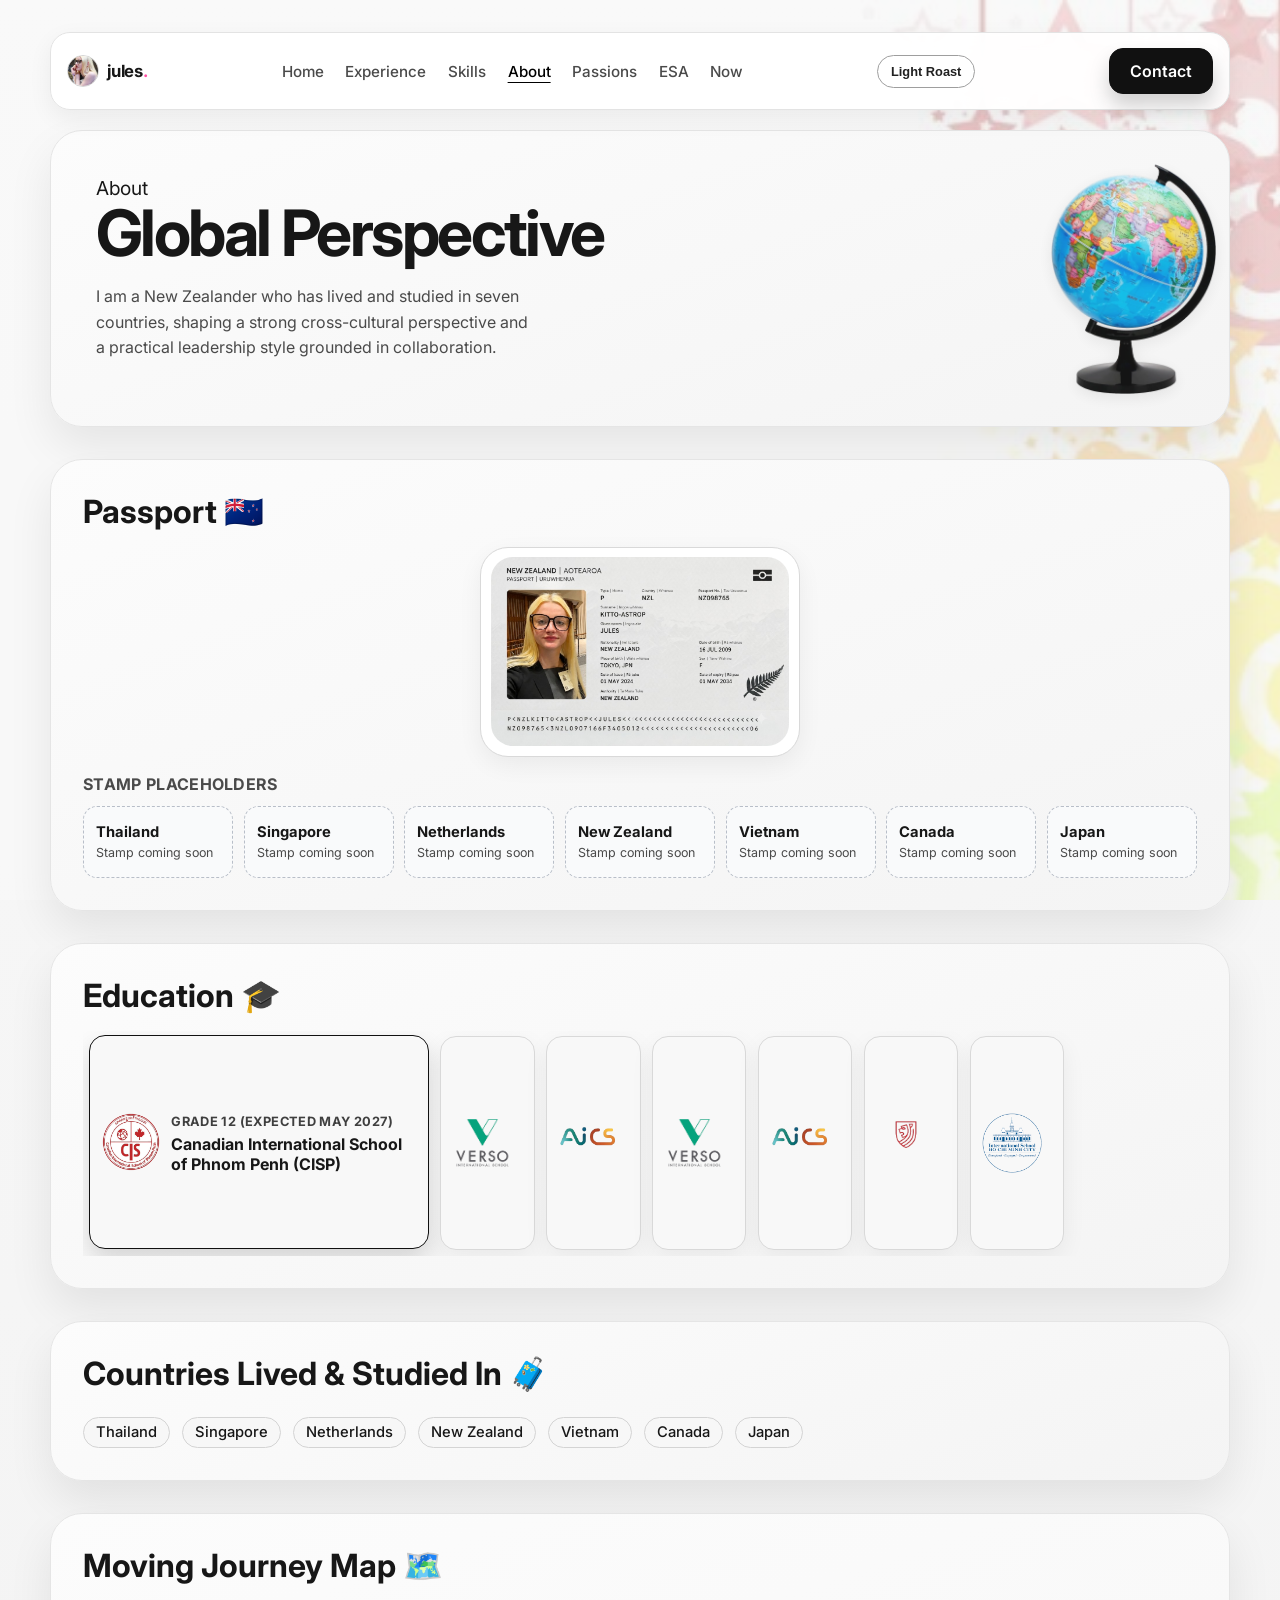
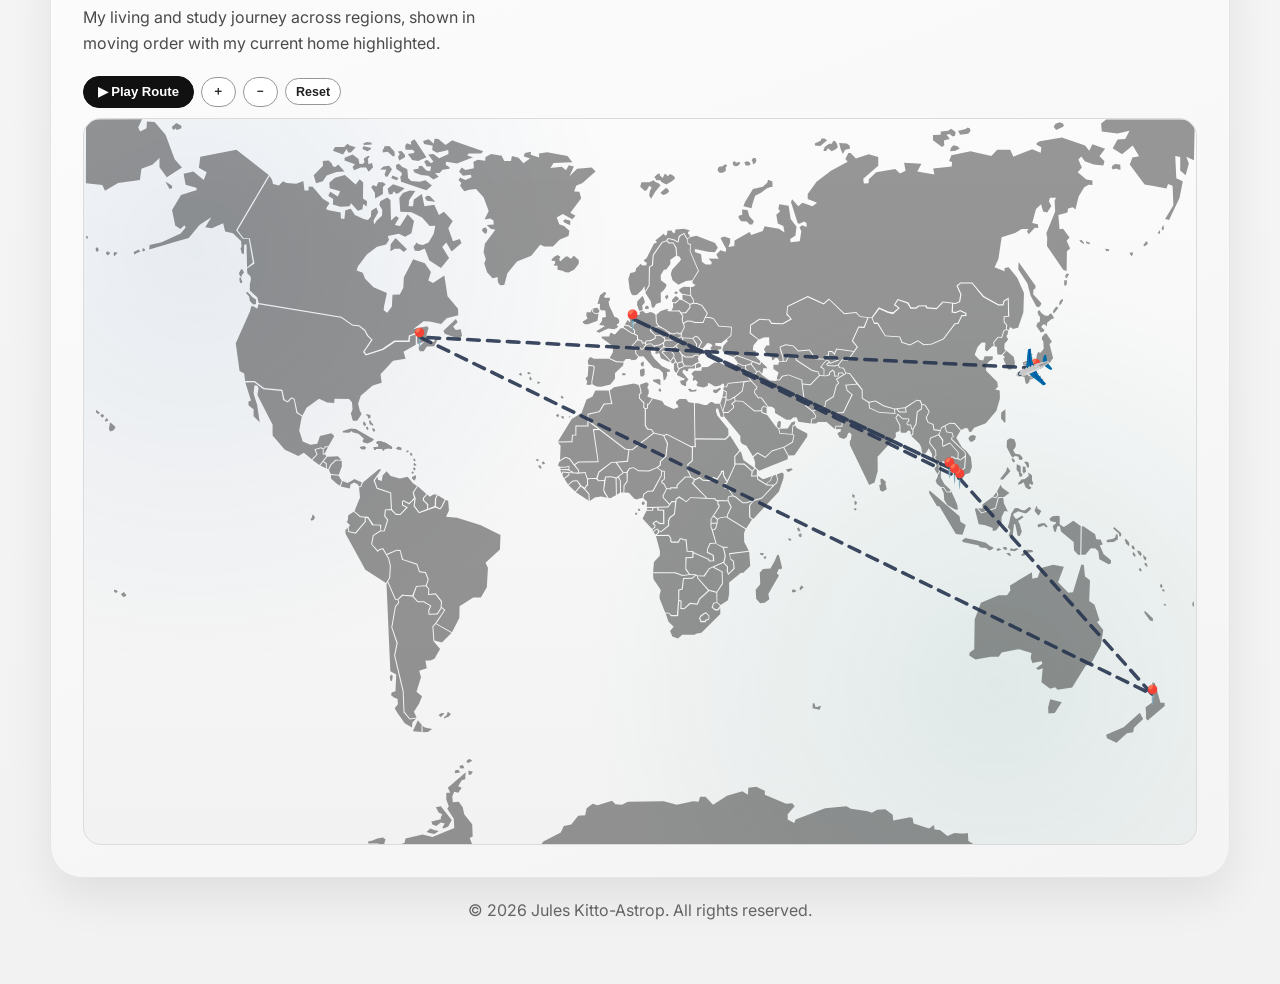
==== about.html @ 45b9c141 "Add full-height header graphics across pages and expand passport section. Co-authored-by: Cursor <cu" ====
<!DOCTYPE html>
<html lang="en">
  <head>
    <meta charset="UTF-8" />
    <meta name="viewport" content="width=device-width, initial-scale=1.0" />
    <title>Jules Kitto-Astrop - About</title>
    <meta
      name="description"
      content="About Jules Kitto-Astrop and international background."
    />
    <link rel="preconnect" href="https://fonts.googleapis.com" />
    <link rel="preconnect" href="https://fonts.gstatic.com" crossorigin />
    <link
      href="https://fonts.googleapis.com/css2?family=Inter:wght@400;500;600;700;800&display=swap"
      rel="stylesheet"
    />
    <link rel="stylesheet" href="styles.css" />
  </head>
  <body>
    <div class="grain-overlay"></div>
    <header class="site-header">
      <a class="logo" href="index.html">
        <img src="assets/profile-photo.png" alt="Jules Kitto-Astrop" />
        <span>jules<span class="logo-dot">.</span></span>
      </a>
      <button class="menu-toggle" aria-label="Toggle menu" aria-expanded="false">
        <span></span><span></span><span></span>
      </button>
      <nav class="site-nav" id="site-nav">
        <a href="index.html">Home</a>
        <a href="experience.html">Experience</a>
        <a href="skills.html">Skills</a>
        <a class="nav-current" href="about.html">About</a>
        <a href="passions.html">Passions</a>
        <a href="esa.html">ESA</a>
        <a href="now.html">Now</a>
      </nav>
      <button class="theme-roast-toggle" type="button" data-theme-toggle>Light Roast</button>
      <a class="cta-button" href="mailto:juleskittoastrop@gmail.com">Contact</a>
    </header>

    <main>
      <section class="shell-card page-intro about-intro reveal-target">
        <p class="eyebrow">About</p>
        <h1>Global Perspective</h1>
        <div class="trinket-burst about-trinket" aria-hidden="true">
          <img class="about-globe-trinket" src="assets/about-globe.png" alt="" />
        </div>
        <p class="hero-description">
          I am a New Zealander who has lived and studied in seven countries,
          shaping a strong cross-cultural perspective and a practical leadership
          style grounded in collaboration.
        </p>
      </section>

      <section class="shell-card reveal-target info-panel passport-section">
        <h2>Passport 🇳🇿</h2>
        <div class="passport-frame">
          <img src="assets/passport-photo.png" alt="New Zealand passport page for Jules Kitto-Astrop" />
        </div>
        <h3 class="passport-stamps-title">Stamp Placeholders</h3>
        <div class="passport-stamp-grid" aria-label="Placeholder stamps for countries visited">
          <article class="passport-stamp">
            <p class="passport-stamp-country">Thailand</p>
            <p class="passport-stamp-note">Stamp coming soon</p>
          </article>
          <article class="passport-stamp">
            <p class="passport-stamp-country">Singapore</p>
            <p class="passport-stamp-note">Stamp coming soon</p>
          </article>
          <article class="passport-stamp">
            <p class="passport-stamp-country">Netherlands</p>
            <p class="passport-stamp-note">Stamp coming soon</p>
          </article>
          <article class="passport-stamp">
            <p class="passport-stamp-country">New Zealand</p>
            <p class="passport-stamp-note">Stamp coming soon</p>
          </article>
          <article class="passport-stamp">
            <p class="passport-stamp-country">Vietnam</p>
            <p class="passport-stamp-note">Stamp coming soon</p>
          </article>
          <article class="passport-stamp">
            <p class="passport-stamp-country">Canada</p>
            <p class="passport-stamp-note">Stamp coming soon</p>
          </article>
          <article class="passport-stamp">
            <p class="passport-stamp-country">Japan</p>
            <p class="passport-stamp-note">Stamp coming soon</p>
          </article>
        </div>
      </section>

      <section class="shell-card reveal-target info-panel">
        <h2>Education 🎓</h2>
        <div class="education-3d-timeline reveal-target" id="education-timeline">
          <article class="timeline-node is-active" tabindex="0">
            <img class="timeline-logo" src="assets/cisp-logo.png" alt="CISP logo" />
            <div class="timeline-details">
              <span class="timeline-grade">Grade 12 (Expected May 2027)</span>
              <h3>Canadian International School of Phnom Penh (CISP)</h3>
            </div>
          </article>
          <article class="timeline-node" tabindex="0">
            <img class="timeline-logo" src="assets/verso-logo.png" alt="VERSO logo" />
            <div class="timeline-details">
              <span class="timeline-grade">Grades 9-11</span>
              <h3>VERSO International School, Bangkok</h3>
            </div>
          </article>
          <article class="timeline-node" tabindex="0">
            <img class="timeline-logo" src="assets/aics-logo.png" alt="AICS logo" />
            <div class="timeline-details">
              <span class="timeline-grade">Grades 7-9</span>
              <h3>Amsterdam International Community School (AICS)</h3>
            </div>
          </article>
          <article class="timeline-node" tabindex="0">
            <img class="timeline-logo" src="assets/verso-logo.png" alt="VERSO logo" />
            <div class="timeline-details">
              <span class="timeline-grade">Grade 6</span>
              <h3>VERSO International School, Bangkok</h3>
            </div>
          </article>
          <article class="timeline-node" tabindex="0">
            <img class="timeline-logo" src="assets/aics-logo.png" alt="AICS logo" />
            <div class="timeline-details">
              <span class="timeline-grade">Grade 5</span>
              <h3>Amsterdam International Community School (AICS)</h3>
            </div>
          </article>
          <article class="timeline-node" tabindex="0">
            <img class="timeline-logo logo-tight" src="assets/sais-logo.png" alt="SAIS logo" />
            <div class="timeline-details">
              <span class="timeline-grade">Grade 4</span>
              <h3>Stamford American International School (SAIS), Singapore</h3>
            </div>
          </article>
          <article class="timeline-node" tabindex="0">
            <img class="timeline-logo" src="assets/ishcmc-logo.png" alt="ISHCMC logo" />
            <div class="timeline-details">
              <span class="timeline-grade">Grades Pre-K to 3</span>
              <h3>International School Ho Chi Minh City (ISHCMC)</h3>
            </div>
          </article>
        </div>
      </section>

      <section class="shell-card reveal-target info-panel">
        <h2>Countries Lived & Studied In 🧳</h2>
        <div class="floating-tags">
          <span>Thailand</span>
          <span>Singapore</span>
          <span>Netherlands</span>
          <span>New Zealand</span>
          <span>Vietnam</span>
          <span>Canada</span>
          <span>Japan</span>
        </div>
      </section>

      <section class="shell-card reveal-target info-panel">
        <h2>Moving Journey Map 🗺️</h2>
        <p class="hero-description">
          My living and study journey across regions, shown in moving order with
          my current home highlighted.
        </p>
        <div class="journey-controls">
          <button id="journey-play" class="journey-play-button" type="button">▶ Play Route</button>
          <button id="journey-zoom-in" class="journey-zoom-button" type="button">＋</button>
          <button id="journey-zoom-out" class="journey-zoom-button" type="button">－</button>
          <button id="journey-zoom-reset" class="journey-zoom-button" type="button">Reset</button>
        </div>
        <div class="journey-map-wrap">
          <div id="journey-map-scene" class="journey-map-scene">
            <img
              class="journey-world-map"
              src="assets/world-map.svg"
              alt="World map background"
              aria-hidden="true"
            />
            <svg
              class="journey-map-lines"
              viewBox="0 0 950 620"
              role="img"
              aria-label="Map showing movement path between countries"
            >
              <polyline id="journey-route-line" points=""></polyline>
            </svg>
            <div id="journey-dot" class="journey-travel-dot" aria-hidden="true">✈️</div>

            <div class="journey-point" data-stop="1" data-lat="35.6762" data-lon="139.6503" data-x="85.58" data-y="34.35" data-country="Japan" data-capital="Tokyo" title="Tokyo, Japan">
              <span class="point-pin" aria-hidden="true">📍</span>
            </div>
            <div class="journey-point" data-stop="2" data-lat="43.6532" data-lon="-79.3832" data-x="30.20" data-y="30.10" data-country="Canada" data-capital="Ottawa" title="Toronto, Canada">
              <span class="point-pin" aria-hidden="true">📍</span>
            </div>
            <div class="journey-point" data-stop="3" data-lat="-36.8509" data-lon="174.7645" data-x="96.11" data-y="79.35" data-country="New Zealand" data-capital="Wellington" title="Auckland, New Zealand">
              <span class="point-pin" aria-hidden="true">📍</span>
            </div>
            <div class="journey-point" data-stop="4" data-lat="10.8231" data-lon="106.6297" data-x="78.74" data-y="49.52" data-country="Vietnam" data-capital="Hanoi" title="Ho Chi Minh City, Vietnam">
              <span class="point-pin" aria-hidden="true">📍</span>
            </div>
            <div class="journey-point" data-stop="5" data-lat="52.3676" data-lon="4.9041" data-x="49.37" data-y="27.58" data-country="Netherlands" data-capital="Amsterdam" title="Amsterdam, Netherlands">
              <span class="point-pin" aria-hidden="true">📍</span>
            </div>
            <div class="journey-point" data-stop="6" data-lat="13.7563" data-lon="100.5018" data-x="77.79" data-y="48.06" data-country="Thailand" data-capital="Bangkok" title="Bangkok, Thailand">
              <span class="point-pin" aria-hidden="true">📍</span>
            </div>
            <div class="journey-point" data-stop="7" data-lat="52.3676" data-lon="4.9041" data-x="49.37" data-y="27.58" data-country="Netherlands" data-capital="Amsterdam" title="Amsterdam, Netherlands (again)">
              <span class="point-pin" aria-hidden="true">📍</span>
            </div>
            <div class="journey-point" data-stop="8" data-lat="13.7563" data-lon="100.5018" data-x="77.79" data-y="48.06" data-country="Thailand" data-capital="Bangkok" title="Bangkok, Thailand (again)">
              <span class="point-pin" aria-hidden="true">📍</span>
            </div>
            <div class="journey-point current-home" data-stop="9" data-lat="11.5564" data-lon="104.9282" data-x="78.32" data-y="48.87" data-country="Cambodia" data-capital="Phnom Penh" title="Phnom Penh, Cambodia (current home)">
              <span class="point-pin" aria-hidden="true">📍</span>
            </div>
            <article id="journey-country-popup" class="journey-country-popup" aria-hidden="true">
              <img id="journey-country-image" src="" alt="" />
              <h3 id="journey-country-name"></h3>
              <p id="journey-country-capital"></p>
              <p id="journey-country-basics"></p>
              <p id="journey-country-un-stats"></p>
            </article>
          </div>
        </div>
      </section>
    </main>

    <footer>
      <p>© <span id="year"></span> Jules Kitto-Astrop. All rights reserved.</p>
    </footer>

    <script src="script.js"></script>
  </body>
</html>
---- styles.css ----
:root {
  --bg: #f2f2f2;
  --card: #f7f7f7;
  --surface: #ffffff;
  --text: #171717;
  --muted: #4a4a4a;
  --line: rgba(0, 0, 0, 0.12);
  --primary: #111111;
  --shadow-lg: 0 20px 45px rgba(0, 0, 0, 0.08);
  --shadow-sm: 0 8px 24px rgba(0, 0, 0, 0.06);
}

:root[data-theme="dark"] {
  --bg: #111214;
  --card: #17191d;
  --surface: #1c1f24;
  --text: #f2f3f5;
  --muted: #c2c6cd;
  --line: rgba(255, 255, 255, 0.14);
  --primary: #f7f7f7;
  --shadow-lg: 0 20px 45px rgba(0, 0, 0, 0.45);
  --shadow-sm: 0 8px 24px rgba(0, 0, 0, 0.4);
}

* {
  box-sizing: border-box;
}

html {
  scroll-behavior: smooth;
}

body {
  margin: 0;
  font-family: "Inter", sans-serif;
  background: linear-gradient(180deg, #f8f8f8, var(--bg));
  color: var(--text);
  min-height: 100vh;
  padding: 2rem 1.25rem 3rem;
}

.grain-overlay {
  position: fixed;
  inset: 0;
  pointer-events: none;
  background-image:
    url("assets/screen-overlay.png"),
    radial-gradient(rgba(45, 58, 80, 0.06) 0.35px, transparent 0.35px);
  background-size:
    cover,
    4px 4px;
  background-repeat:
    no-repeat,
    repeat;
  background-position:
    center,
    top left;
  opacity: 0.22;
  z-index: -1;
}

.site-header {
  max-width: 1180px;
  margin: 0 auto 1.25rem;
  background: rgba(255, 255, 255, 0.92);
  border: 1px solid #e3e3e3;
  backdrop-filter: blur(16px);
  border-radius: 20px;
  padding: 0.95rem 1rem;
  display: flex;
  align-items: center;
  justify-content: space-between;
  gap: 1rem;
  box-shadow: var(--shadow-sm);
  position: sticky;
  top: 1rem;
  z-index: 10;
}

:root[data-theme="dark"] .site-header {
  background: rgba(22, 24, 29, 0.92);
  border-color: rgba(255, 255, 255, 0.12);
}

:root[data-theme="dark"] .site-nav a {
  color: #c3c8d1;
}

:root[data-theme="dark"] .site-nav a.nav-current,
:root[data-theme="dark"] .site-nav a:hover,
:root[data-theme="dark"] .site-nav a:focus-visible {
  color: #ffffff;
}

:root[data-theme="dark"] .shell-card {
  background: linear-gradient(160deg, #1a1d22, #15181d);
  border-color: rgba(255, 255, 255, 0.12);
}

:root[data-theme="dark"] .hero-meta,
:root[data-theme="dark"] .browser-content .intro,
:root[data-theme="dark"] .browser-bar p,
:root[data-theme="dark"] footer {
  color: #b2b8c2;
}

:root[data-theme="dark"] .quick-links a,
:root[data-theme="dark"] .floating-tags span,
:root[data-theme="dark"] .stat-card,
:root[data-theme="dark"] .browser-frame,
:root[data-theme="dark"] .work-card,
:root[data-theme="dark"] .service-grid article,
:root[data-theme="dark"] .graphic-chip,
:root[data-theme="dark"] .passport-section .passport-frame,
:root[data-theme="dark"] .passport-stamp,
:root[data-theme="dark"] .esa-fun-fact-icon,
:root[data-theme="dark"] .esa-fun-fact-text,
:root[data-theme="dark"] .journey-country-popup,
:root[data-theme="dark"] .timeline-node,
:root[data-theme="dark"] .journey-zoom-button {
  background: #22262d;
  border-color: rgba(255, 255, 255, 0.16);
  color: var(--text);
}

:root[data-theme="dark"] .passport-stamp {
  border-color: rgba(255, 255, 255, 0.28);
}

:root[data-theme="dark"] .quick-links a,
:root[data-theme="dark"] .work-card a {
  color: #d9dee7;
}

:root[data-theme="dark"] .work-card a {
  border-bottom-color: #d9dee7;
}

:root[data-theme="dark"] .service-grid p,
:root[data-theme="dark"] .work-card p,
:root[data-theme="dark"] .work-card ul,
:root[data-theme="dark"] .stat-card p,
:root[data-theme="dark"] .stat-card ul,
:root[data-theme="dark"] .timeline-grade,
:root[data-theme="dark"] .journey-country-popup p {
  color: #c2c8d2;
}

:root[data-theme="dark"] .browser-bar {
  border-bottom-color: rgba(255, 255, 255, 0.14);
}

:root[data-theme="dark"] .browser-bar span:nth-child(1) {
  background: #d46b6b;
}

:root[data-theme="dark"] .browser-bar span:nth-child(2) {
  background: #d4bb6b;
}

:root[data-theme="dark"] .browser-bar span:nth-child(3) {
  background: #7fd48e;
}

:root[data-theme="dark"] .journey-map-wrap {
  border-color: rgba(255, 255, 255, 0.18);
  background:
    radial-gradient(circle at 10% 18%, rgba(73, 119, 173, 0.22), transparent 36%),
    radial-gradient(circle at 82% 78%, rgba(54, 150, 138, 0.2), transparent 38%),
    linear-gradient(180deg, #1e2229, #171a20);
}

:root[data-theme="dark"] .journey-play-button,
:root[data-theme="dark"] .cta-button {
  background: #f2f2f2;
  border-color: #f2f2f2;
  color: #111214;
}

:root[data-theme="dark"] .journey-map-lines polyline {
  stroke: #a9bfdc;
}

.logo {
  display: inline-flex;
  align-items: center;
  gap: 0.5rem;
  text-decoration: none;
  font-weight: 700;
  font-size: 1.05rem;
  color: var(--text);
  letter-spacing: -0.01em;
  white-space: nowrap;
}

.logo img {
  width: 32px;
  height: 32px;
  border-radius: 999px;
  object-fit: cover;
  border: 1px solid #d4d4d4;
}

.logo-dot {
  color: #ff4fa3;
}

.site-nav {
  display: flex;
  gap: 1.35rem;
}

.site-nav a {
  text-decoration: none;
  color: var(--muted);
  font-weight: 500;
  font-size: 0.95rem;
}

.site-nav a.nav-current {
  color: #000000;
  text-decoration: underline;
  text-underline-offset: 5px;
}

.site-nav a:hover,
.site-nav a:focus-visible {
  color: #000000;
}

.cta-button {
  display: inline-flex;
  align-items: center;
  justify-content: center;
  border: 1px solid #111111;
  border-radius: 14px;
  background: #111111;
  color: #ffffff;
  text-decoration: none;
  font-weight: 600;
  padding: 0.75rem 1.25rem;
  box-shadow: 0 12px 20px rgba(0, 0, 0, 0.18);
  transition: transform 0.25s ease;
}

.cta-button:hover,
.cta-button:focus-visible {
  transform: translateY(-2px);
}

.theme-roast-toggle {
  border: 1px solid #9e9e9e;
  border-radius: 999px;
  background: #ffffff;
  color: #212121;
  font-size: 0.8rem;
  font-weight: 600;
  padding: 0.5rem 0.8rem;
  cursor: pointer;
  white-space: nowrap;
}

:root[data-theme="dark"] .theme-roast-toggle {
  background: #2a2d33;
  border-color: #4c525b;
  color: #ededed;
}

.menu-toggle {
  display: none;
  background: transparent;
  border: 0;
  width: 42px;
  height: 42px;
  border-radius: 10px;
  cursor: pointer;
}

.menu-toggle span {
  display: block;
  width: 22px;
  height: 2px;
  background: var(--text);
  margin: 4px auto;
}

main {
  max-width: 1180px;
  margin: 0 auto;
  display: grid;
  gap: 2rem;
}

.shell-card {
  background: linear-gradient(160deg, #fcfcfc, #f4f4f4);
  border: 1px solid #e5e5e5;
  border-radius: 32px;
  box-shadow: var(--shadow-lg);
}

.hero {
  padding: 3rem 2rem;
  display: grid;
  grid-template-columns: 1fr 1.15fr;
  gap: 2rem;
  overflow: hidden;
}

.eyebrow {
  font-size: 1.2rem;
  margin: 0 0 0.2rem;
}

h1 {
  margin: 0;
  font-size: clamp(2.2rem, 5vw, 4.2rem);
  line-height: 0.95;
  letter-spacing: -0.04em;
  text-transform: none;
}

.hero-description {
  max-width: 440px;
  margin: 1.25rem 0;
  color: var(--muted);
  line-height: 1.6;
}

.hero-copy,
.page-intro {
  position: relative;
}

.trinket-burst {
  position: absolute;
  right: 0.4rem;
  top: -0.1rem;
  display: inline-flex;
  align-items: center;
  gap: 0.45rem;
  pointer-events: none;
  opacity: 0.92;
}

.trinket-burst img {
  width: 54px;
  height: 54px;
  object-fit: contain;
  filter: drop-shadow(0 4px 8px rgba(0, 0, 0, 0.08));
}

.passions-trinket .balloon-dog-trinket {
  width: 72px;
  height: 72px;
  mix-blend-mode: screen;
}

.passions-intro {
  overflow: hidden;
  padding-right: clamp(8.5rem, 24vw, 15rem);
}

.passions-intro .passions-trinket {
  top: 0.6rem;
  bottom: 0.6rem;
  right: 0.8rem;
  height: auto;
  display: flex;
  align-items: center;
}

.passions-intro .passions-trinket .balloon-dog-trinket {
  width: auto;
  height: 100%;
  max-height: 210px;
  max-width: min(34vw, 240px);
}

.now-intro {
  overflow: hidden;
  padding-right: clamp(8.5rem, 24vw, 15rem);
}

.now-intro .now-trinket {
  top: 0.6rem;
  bottom: 0.6rem;
  right: 0.8rem;
  height: auto;
  display: flex;
  align-items: center;
}

.now-intro .now-trinket .flowers-trinket {
  width: auto;
  height: 100%;
  max-height: 210px;
  max-width: min(34vw, 240px);
}

.experience-intro {
  overflow: hidden;
  padding-right: clamp(10rem, 25vw, 15rem);
}

.experience-intro .experience-trinket {
  top: 0.6rem;
  bottom: 0.6rem;
  right: 0.8rem;
  height: auto;
  display: flex;
  align-items: center;
}

.experience-intro .experience-trinket .business-cat-trinket {
  width: auto;
  height: 100%;
  max-height: 220px;
  max-width: min(36vw, 260px);
}

.skills-intro {
  overflow: hidden;
  padding-right: clamp(10rem, 25vw, 15rem);
}

.skills-intro .skills-trinket {
  top: 0.6rem;
  bottom: 0.6rem;
  right: 0.8rem;
  height: auto;
  display: flex;
  align-items: center;
}

.skills-intro .skills-trinket .skills-heart-trinket {
  width: auto;
  height: 100%;
  max-height: 220px;
  max-width: min(36vw, 260px);
}

.about-intro {
  overflow: hidden;
  padding-right: clamp(10rem, 26vw, 16rem);
}

.about-intro .about-trinket {
  top: 0.6rem;
  bottom: 0.6rem;
  right: 0.8rem;
  height: auto;
  display: flex;
  align-items: center;
}

.about-intro .about-trinket .about-globe-trinket {
  width: auto;
  height: 100%;
  max-height: 230px;
  max-width: min(38vw, 280px);
}

.hero-meta {
  margin: -0.35rem 0 1rem;
  color: #6a7385;
  font-weight: 500;
  font-size: 0.92rem;
}

.quick-links {
  display: flex;
  flex-wrap: wrap;
  gap: 0.75rem;
  margin-bottom: 1.25rem;
}

.quick-links a {
  text-decoration: none;
  color: var(--text);
  background: #ffffff;
  border-radius: 999px;
  border: 1px solid var(--line);
  font-size: 0.88rem;
  padding: 0.5rem 0.9rem;
}

.social-row {
  display: flex;
  flex-wrap: wrap;
  gap: 0.7rem;
  align-items: center;
  color: var(--muted);
  font-size: 0.9rem;
}

.social-row a {
  color: inherit;
  text-decoration: none;
  display: inline-flex;
  align-items: center;
  gap: 0.2rem;
}

.social-row a:hover {
  color: var(--primary);
}

.social-row a::after {
  content: "↗";
  font-size: 0.72rem;
  opacity: 0.78;
  text-decoration: none;
}

.social-row a[data-copy-text]::after {
  content: "";
}

.social-row a + a::before {
  content: "•";
  margin-right: 0.45rem;
  color: #8c8c8c;
  text-decoration: none;
}

.social-icon-email {
  width: 1.05rem;
  height: 1.05rem;
  border-radius: 3px;
  object-fit: cover;
  flex-shrink: 0;
}

.social-icon-website {
  width: 1.05rem;
  height: 1.05rem;
  border-radius: 999px;
  object-fit: cover;
  flex-shrink: 0;
}

.social-icon-linkedin {
  width: 1.05rem;
  height: 1.05rem;
  border-radius: 4px;
  object-fit: cover;
  flex-shrink: 0;
}

.social-icon-instagram {
  width: 1.4rem;
  height: 1.05rem;
  border-radius: 6px;
  object-fit: cover;
  flex-shrink: 0;
}

.toast-stack {
  position: fixed;
  top: 1.2rem;
  right: 1.2rem;
  display: grid;
  gap: 0.55rem;
  z-index: 1200;
}

.toast-bite {
  background: #171717;
  color: #ffffff;
  border-radius: 12px;
  border: 1px solid rgba(255, 255, 255, 0.2);
  box-shadow: 0 12px 22px rgba(0, 0, 0, 0.24);
  padding: 0.58rem 0.75rem;
  font-size: 0.8rem;
  line-height: 1.35;
  opacity: 0;
  transform: translateY(-6px);
  animation: toast-in 180ms ease forwards;
}

:root[data-theme="dark"] .toast-bite {
  background: #f4f4f4;
  color: #1b1b1b;
  border-color: rgba(0, 0, 0, 0.16);
}

@keyframes toast-in {
  to {
    opacity: 1;
    transform: translateY(0);
  }
}

.hero-visual {
  display: grid;
  grid-template-columns: 1fr;
  gap: 1rem;
}

.star-profile {
  margin: 0 auto 0.35rem;
  width: min(300px, 75%);
  aspect-ratio: 1 / 1;
  padding: 10px;
  background: #ffffff;
  border: 1px solid #d9d9d9;
  border-radius: 20px;
  box-shadow: var(--shadow-sm);
  transform: rotate(-4deg);
}

.star-profile img {
  width: 100%;
  height: 100%;
  object-fit: cover;
  object-position: 52% 32%;
  transform: scale(1.14);
  display: block;
  clip-path: polygon(
    50% 3%,
    60% 23%,
    84% 14%,
    72% 37%,
    97% 50%,
    72% 63%,
    84% 86%,
    60% 77%,
    50% 97%,
    40% 77%,
    16% 86%,
    28% 63%,
    3% 50%,
    28% 37%,
    16% 14%,
    40% 23%
  );
}

.stat-card {
  border-radius: 18px;
  border: 1px solid #dfdfdf;
  background: #ffffff;
  padding: 1rem 1.1rem;
}

.stat-card h3 {
  margin: 0 0 0.55rem;
  font-size: 1rem;
}

.stat-card ul {
  margin: 0;
  padding-left: 1.1rem;
  color: var(--muted);
}

.stat-card p {
  margin: 0;
  color: var(--muted);
  line-height: 1.5;
}

.browser-section {
  padding: 1.7rem;
}

.browser-frame {
  border: 1px solid #dddddd;
  border-radius: 22px;
  overflow: hidden;
  background: #fff;
}

.browser-bar {
  display: flex;
  align-items: center;
  gap: 0.45rem;
  padding: 0.7rem 0.9rem;
  border-bottom: 1px solid #e9e9e9;
}

.browser-bar span {
  width: 10px;
  height: 10px;
  border-radius: 999px;
}

.browser-bar span:nth-child(1) {
  background: #acacac;
}

.browser-bar span:nth-child(2) {
  background: #8f8f8f;
}

.browser-bar span:nth-child(3) {
  background: #6d6d6d;
}

.browser-bar p {
  margin: 0 auto;
  color: #6f6f6f;
  font-size: 0.85rem;
}

.browser-content {
  padding: clamp(1.5rem, 5vw, 3.25rem);
  min-height: 360px;
}

.browser-content .intro {
  color: #6b6b6b;
  margin: 0 0 0.65rem;
  text-transform: uppercase;
  letter-spacing: 0.08em;
  font-size: 0.78rem;
}

.browser-content h2 {
  max-width: 850px;
  margin: 0;
  line-height: 1.1;
  font-size: clamp(2rem, 5vw, 4rem);
  letter-spacing: -0.04em;
}

.floating-tags {
  display: flex;
  flex-wrap: wrap;
  gap: 0.75rem;
  margin-top: 1.5rem;
}

.floating-tags span {
  padding: 0.35rem 0.75rem;
  border-radius: 999px;
  font-size: 0.92rem;
  font-weight: 500;
  transform: none;
  border: 1px solid #d4d4d4;
  background: #f7f7f7;
}

.services-section h2,
.works-section h2 {
  font-size: clamp(1.7rem, 4vw, 2.4rem);
  margin: 0 0 1rem;
}

.page-intro {
  padding: clamp(1.6rem, 5vw, 2.8rem);
}

.info-panel {
  padding: clamp(1.4rem, 4vw, 2rem);
}

.info-panel h2 {
  margin: 0 0 1rem;
  font-size: clamp(1.35rem, 3.2vw, 2rem);
}

.passport-section .passport-frame {
  border: 1px solid #d9d9d9;
  border-radius: 28px;
  background: #ffffff;
  padding: 0.6rem;
  box-shadow: var(--shadow-sm);
  overflow: hidden;
  width: min(320px, 100%);
  margin: 0 auto 1rem;
}

.passport-section img {
  width: 100%;
  height: auto;
  display: block;
  border-radius: 22px;
}

.passport-stamps-title {
  margin: 1.1rem 0 0.7rem;
  font-size: 1rem;
  letter-spacing: 0.02em;
  text-transform: uppercase;
  color: var(--muted);
}

.passport-stamp-grid {
  display: grid;
  grid-template-columns: repeat(auto-fit, minmax(150px, 1fr));
  gap: 0.65rem;
}

.passport-stamp {
  border: 1px dashed #b8bec8;
  border-radius: 14px;
  background: #f9fafb;
  padding: 0.65rem 0.75rem;
  min-height: 72px;
  display: flex;
  flex-direction: column;
  justify-content: center;
}

.passport-stamp-country {
  margin: 0;
  font-weight: 700;
  font-size: 0.92rem;
}

.passport-stamp-note {
  margin: 0.2rem 0 0;
  font-size: 0.78rem;
  color: var(--muted);
}

.info-grid {
  display: grid;
  grid-template-columns: repeat(2, minmax(0, 1fr));
  gap: 1rem;
}

.service-grid,
.works-grid {
  display: grid;
  grid-template-columns: repeat(3, minmax(0, 1fr));
  gap: 1rem;
}

.service-grid article,
.work-card {
  background: #f8f8f8;
  border: 1px solid var(--line);
  border-radius: 18px;
  padding: 1.25rem;
  box-shadow: var(--shadow-sm);
  position: relative;
}

.service-grid h3,
.work-card h3 {
  margin: 0 0 0.5rem;
  font-size: 1.1rem;
}

.service-grid p,
.work-card p {
  margin: 0;
  color: var(--muted);
  line-height: 1.55;
}

.service-grid ul {
  margin: 0.65rem 0 0;
  padding-left: 1.1rem;
  color: var(--muted);
  line-height: 1.55;
}

.service-grid li + li {
  margin-top: 0.35rem;
}

.esa-feature-card img {
  width: 100%;
  max-width: 190px;
  display: block;
  margin: 0 auto 0.7rem;
}

.esa-feature-card p + p {
  margin-top: 0.32rem;
}

.esa-fun-fact {
  position: absolute;
  top: 0.7rem;
  right: 0.7rem;
  z-index: 2;
}

.esa-fun-fact-icon {
  display: inline-grid;
  place-items: center;
  width: 1.4rem;
  height: 1.4rem;
  border-radius: 999px;
  background: #ffffff;
  border: 1px solid #d5d5d5;
  font-size: 0.8rem;
  cursor: help;
}

.esa-fun-fact-text {
  position: absolute;
  top: calc(100% + 0.4rem);
  right: 0;
  width: 220px;
  padding: 0.45rem 0.55rem;
  border-radius: 10px;
  border: 1px solid #d5d5d5;
  background: #ffffff;
  color: #232323;
  font-size: 0.74rem;
  line-height: 1.35;
  box-shadow: 0 10px 20px rgba(0, 0, 0, 0.12);
  opacity: 0;
  pointer-events: none;
  transition: opacity 120ms ease;
}

.esa-fun-fact:hover .esa-fun-fact-text {
  opacity: 1;
}

.work-card ul {
  margin: 0.65rem 0 0;
  padding-left: 1.1rem;
  color: var(--muted);
  line-height: 1.55;
}

.work-card li + li {
  margin-top: 0.35rem;
}

.experience-logo {
  width: 76px;
  height: 76px;
  object-fit: contain;
  display: block;
  margin: 0;
  position: absolute;
  top: 1rem;
  right: 1rem;
}

.work-card.has-experience-logo {
  padding-right: 6.4rem;
}

.school-logo {
  width: 68px;
  height: 68px;
  object-fit: contain;
  display: block;
  margin: 0;
  position: absolute;
  right: 0.95rem;
  bottom: 0.9rem;
}

.logo-tight {
  object-fit: cover;
  transform: scale(1.28);
  transform-origin: center;
}

.work-card.has-school-logo {
  padding-right: 5.6rem;
  padding-bottom: 5.2rem;
}

.education-3d-timeline {
  display: flex;
  gap: 0.7rem;
  overflow-x: auto;
  padding: 0.35rem;
  scroll-snap-type: x mandatory;
  scroll-behavior: smooth;
}

.timeline-node {
  flex: 0 0 90px;
  min-height: 96px;
  scroll-snap-align: center;
  display: flex;
  align-items: center;
  justify-content: center;
  gap: 0.65rem;
  background: #f8f8f8;
  border: 1px solid #d9d9d9;
  border-radius: 16px;
  padding: 0.7rem;
  box-shadow: var(--shadow-sm);
  transition: flex-basis 260ms ease, transform 260ms ease, border-color 260ms ease, box-shadow 260ms ease;
  cursor: pointer;
  transform: translateY(0);
}

.timeline-node:hover,
.timeline-node:focus-visible,
.timeline-node.is-active {
  flex-basis: 340px;
  justify-content: flex-start;
  transform: translateY(-1px);
  border-color: #111111;
  box-shadow: 0 12px 24px rgba(0, 0, 0, 0.14);
}

.timeline-node:focus-visible {
  outline: 2px solid #111111;
  outline-offset: 2px;
}

.timeline-details {
  max-width: 0;
  opacity: 0;
  overflow: hidden;
  transform: translateX(8px);
  transition: max-width 260ms ease, opacity 220ms ease, transform 220ms ease;
}

.timeline-node:hover .timeline-details,
.timeline-node:focus-visible .timeline-details,
.timeline-node.is-active .timeline-details {
  max-width: 280px;
  opacity: 1;
  transform: translateX(0);
}

.timeline-grade {
  display: inline-block;
  font-size: 0.8rem;
  font-weight: 700;
  letter-spacing: 0.03em;
  color: #3f3f3f;
  text-transform: uppercase;
  margin-bottom: 0.3rem;
}

.timeline-node h3 {
  margin: 0;
  font-size: 1rem;
}

.timeline-logo {
  width: 60px;
  height: 60px;
  object-fit: contain;
  display: block;
  flex-shrink: 0;
}

.timeline-logo.logo-tight {
  object-fit: cover;
  transform: scale(1.2);
}

.journey-map-wrap {
  position: relative;
  margin-top: 0.65rem;
  width: 100%;
  aspect-ratio: 950 / 620;
  border-radius: 18px;
  border: 1px solid #dbdbdb;
  background:
    radial-gradient(circle at 10% 18%, rgba(29, 87, 150, 0.08), transparent 36%),
    radial-gradient(circle at 82% 78%, rgba(18, 124, 111, 0.09), transparent 38%),
    linear-gradient(180deg, #fbfbfb, #f2f2f2);
  overflow: hidden;
}

.journey-controls {
  display: flex;
  align-items: center;
  gap: 0.45rem;
  margin-top: 0.35rem;
}

.journey-play-button {
  border: 1px solid #111111;
  background: #111111;
  color: #ffffff;
  border-radius: 999px;
  padding: 0.45rem 0.85rem;
  font-size: 0.82rem;
  font-weight: 600;
  cursor: pointer;
}

.journey-zoom-button {
  border: 1px solid #979797;
  background: #ffffff;
  color: #212121;
  border-radius: 999px;
  padding: 0.34rem 0.65rem;
  font-size: 0.78rem;
  font-weight: 600;
  cursor: pointer;
}

.journey-map-lines {
  position: absolute;
  inset: 0;
  width: 100%;
  height: 100%;
  z-index: 2;
}

.journey-map-scene {
  position: absolute;
  inset: 0;
  transform-origin: center center;
  transition: transform 180ms ease;
}

.journey-world-map {
  position: absolute;
  inset: 0;
  width: 100%;
  height: 100%;
  object-fit: fill;
  opacity: 0.4;
  filter: grayscale(0.2) contrast(1.1);
}

.journey-map-lines polyline {
  fill: none;
  stroke: #27364f;
  stroke-width: 3;
  stroke-linecap: round;
  stroke-linejoin: round;
  stroke-dasharray: 10 7;
  opacity: 0.9;
}

.journey-travel-dot {
  position: absolute;
  width: auto;
  height: auto;
  font-size: 1.75rem;
  line-height: 1;
  transform: translate(-50%, -50%) rotate(var(--plane-rotation, 0deg));
  transform-origin: center center;
  z-index: 4;
  pointer-events: none;
}

.journey-point {
  position: absolute;
  left: var(--x);
  top: var(--y);
  width: 0;
  height: 0;
  z-index: 3;
}

.point-pin {
  position: absolute;
  left: 0;
  top: 50%;
  transform: translate(-50%, -50%);
  font-size: 1.15rem;
  line-height: 1;
  transition: transform 160ms ease;
}

.journey-point:hover .point-pin,
.journey-point:focus-within .point-pin {
  transform: translate(-50%, -50%) scale(1.45);
}

.journey-country-popup {
  position: absolute;
  width: 220px;
  background: rgba(255, 255, 255, 0.96);
  border: 1px solid #d7d7d7;
  border-radius: 14px;
  box-shadow: 0 14px 30px rgba(0, 0, 0, 0.16);
  padding: 0.5rem;
  z-index: 5;
  opacity: 0;
  pointer-events: none;
  transition: opacity 140ms ease;
}

.journey-country-popup.is-visible {
  opacity: 1;
}

.journey-country-popup img {
  width: 100%;
  height: 90px;
  object-fit: cover;
  border-radius: 10px;
  display: block;
}

.journey-country-popup h3 {
  margin: 0.45rem 0 0.15rem;
  font-size: 0.92rem;
}

.journey-country-popup p {
  margin: 0.08rem 0;
  font-size: 0.75rem;
  color: #333333;
  line-height: 1.35;
}

.work-card a {
  text-decoration: none;
  display: inline-block;
  margin-top: 1rem;
  color: #151515;
  font-weight: 600;
  border-bottom: 1px solid #151515;
}

.contact-section {
  position: relative;
  overflow: hidden;
  padding: clamp(1.5rem, 5vw, 3rem);
  text-align: center;
}

.connect-corner-trinkets {
  pointer-events: none;
}

.connect-corner-trinket {
  position: absolute;
  top: 0.65rem;
  width: 78px;
  height: 78px;
  object-fit: contain;
  filter: drop-shadow(0 4px 8px rgba(0, 0, 0, 0.08));
}

.connect-corner-trinket.left {
  left: 0.75rem;
}

.connect-corner-trinket.right {
  right: 0.75rem;
}

.contact-section h2 {
  margin: 0;
  font-size: clamp(1.8rem, 4.5vw, 3rem);
  letter-spacing: -0.03em;
}

.contact-section p {
  max-width: 680px;
  margin: 0.95rem auto 1.35rem;
  color: var(--muted);
  line-height: 1.6;
}

footer {
  text-align: center;
  margin-top: 1.4rem;
  color: #666666;
}

.reveal {
  opacity: 0;
  transform: translateY(22px);
  transition: opacity 0.75s ease, transform 0.75s ease;
}

.reveal.is-visible {
  opacity: 1;
  transform: translateY(0);
}

@media (max-width: 1040px) {
  .hero {
    grid-template-columns: 1fr;
  }

  .service-grid,
  .works-grid {
    grid-template-columns: repeat(2, minmax(0, 1fr));
  }
}

@media (max-width: 760px) {
  body {
    padding: 1rem 0.9rem 2rem;
  }

  .site-header {
    flex-wrap: wrap;
  }

  .menu-toggle {
    display: block;
    margin-left: auto;
  }

  .site-nav {
    width: 100%;
    display: none;
    order: 3;
    padding-top: 0.25rem;
    justify-content: flex-start;
  }

  .site-nav.is-open {
    display: flex;
  }

  .cta-button {
    display: none;
  }

  .theme-roast-toggle {
    margin-left: auto;
  }

  .hero {
    padding: 1.4rem 1rem;
  }

  .star-profile {
    width: min(250px, 82%);
    transform: rotate(-2deg);
  }

  .service-grid,
  .works-grid,
  .info-grid {
    grid-template-columns: 1fr;
  }

  .trinket-burst {
    position: static;
    margin-top: 0.45rem;
    margin-bottom: 0.2rem;
  }

  .connect-corner-trinket {
    width: 58px;
    height: 58px;
    top: 0.5rem;
  }

  .connect-corner-trinket.left {
    left: 0.5rem;
  }

  .connect-corner-trinket.right {
    right: 0.5rem;
  }

  .passions-trinket .balloon-dog-trinket {
    width: 64px;
    height: 64px;
  }

  .passions-intro {
    padding-right: clamp(1.6rem, 5vw, 2.8rem);
  }

  .passions-intro .passions-trinket {
    position: static;
    margin-top: 0.45rem;
    margin-bottom: 0.2rem;
    display: block;
  }

  .passions-intro .passions-trinket .balloon-dog-trinket {
    width: 96px;
    height: 96px;
    max-width: none;
    max-height: none;
  }

  .now-intro {
    padding-right: clamp(1.6rem, 5vw, 2.8rem);
  }

  .now-intro .now-trinket {
    position: static;
    margin-top: 0.45rem;
    margin-bottom: 0.2rem;
    display: block;
  }

  .now-intro .now-trinket .flowers-trinket {
    width: 96px;
    height: 96px;
    max-width: none;
    max-height: none;
  }

  .experience-intro {
    padding-right: clamp(1.6rem, 5vw, 2.8rem);
  }

  .experience-intro .experience-trinket {
    position: static;
    margin-top: 0.45rem;
    margin-bottom: 0.2rem;
    display: block;
  }

  .experience-intro .experience-trinket .business-cat-trinket {
    width: 110px;
    height: 110px;
    max-width: none;
    max-height: none;
  }

  .skills-intro {
    padding-right: clamp(1.6rem, 5vw, 2.8rem);
  }

  .skills-intro .skills-trinket {
    position: static;
    margin-top: 0.45rem;
    margin-bottom: 0.2rem;
    display: block;
  }

  .skills-intro .skills-trinket .skills-heart-trinket {
    width: 110px;
    height: 110px;
    max-width: none;
    max-height: none;
  }

  .about-intro {
    padding-right: clamp(1.6rem, 5vw, 2.8rem);
  }

  .about-intro .about-trinket {
    position: static;
    margin-top: 0.45rem;
    margin-bottom: 0.2rem;
    display: block;
  }

  .about-intro .about-trinket .about-globe-trinket {
    width: 110px;
    height: 110px;
    max-width: none;
    max-height: none;
  }

  .experience-logo {
    width: 62px;
    height: 62px;
    top: 0.85rem;
    right: 0.85rem;
  }

  .work-card.has-experience-logo {
    padding-right: 5.25rem;
  }

  .school-logo {
    width: 60px;
    height: 60px;
    right: 0.8rem;
    bottom: 0.8rem;
  }

  .work-card.has-school-logo {
    padding-right: 5rem;
    padding-bottom: 4.8rem;
  }

  .education-3d-timeline {
    gap: 0.55rem;
  }

  .timeline-node {
    flex-basis: 84px;
    min-height: 90px;
    padding: 0.6rem;
  }

  .timeline-node:hover,
  .timeline-node:focus-visible,
  .timeline-node.is-active {
    flex-basis: 268px;
  }

  .timeline-details {
    max-width: 0;
  }

  .timeline-node:hover .timeline-details,
  .timeline-node:focus-visible .timeline-details,
  .timeline-node.is-active .timeline-details {
    max-width: 190px;
  }

  .timeline-logo {
    width: 52px;
    height: 52px;
  }

  .journey-map-wrap {
    aspect-ratio: 950 / 620;
  }

  .point-label {
    font-size: 0.7rem;
  }

}
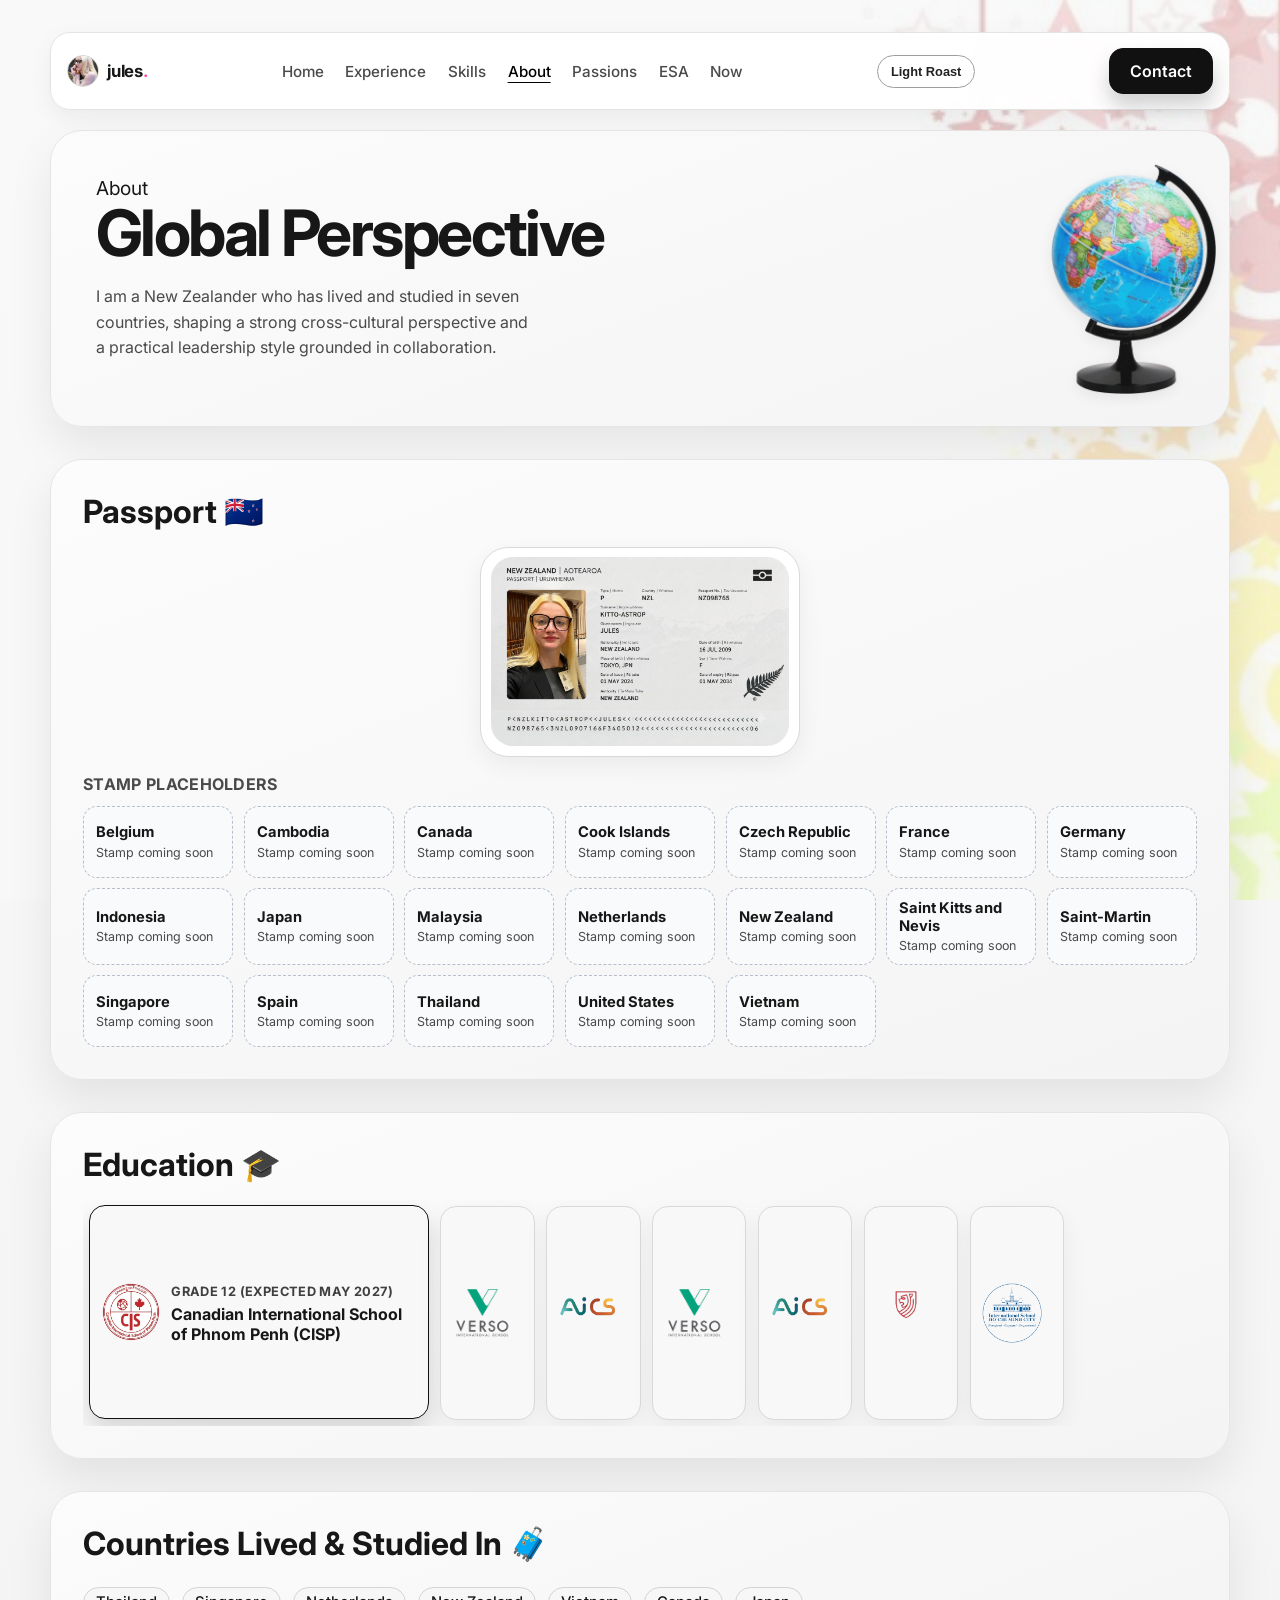
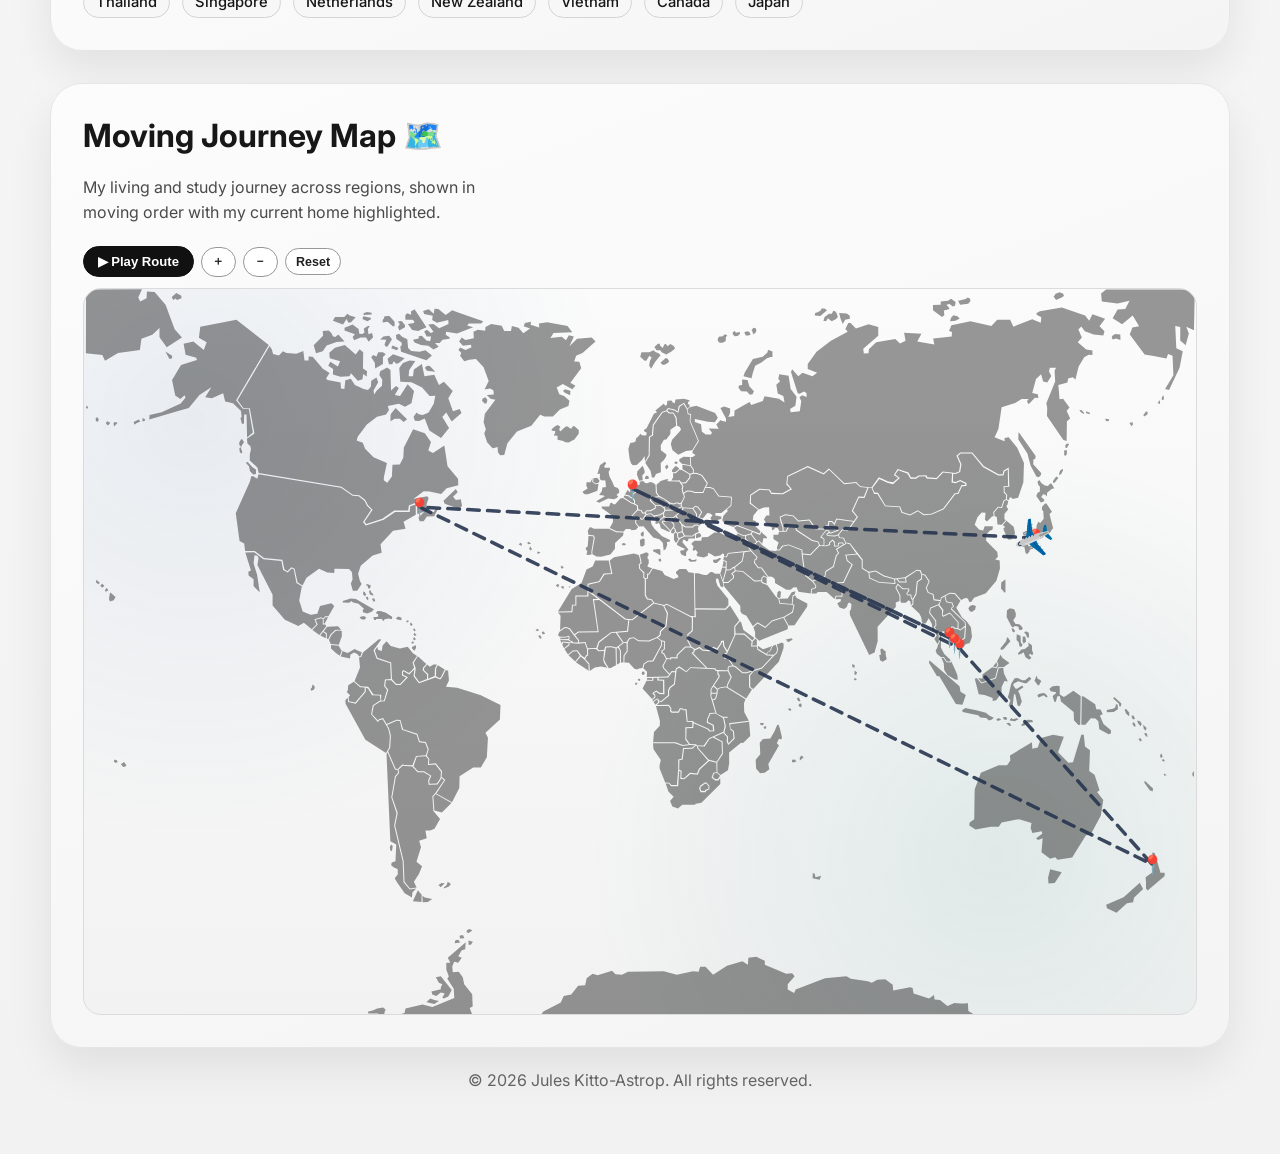
==== commit 8e600261: "Expand passport stamp placeholders with all visited countries. Co-authored-by: Cursor <cursoragent@c" ====
--- a/about.html
+++ b/about.html
@@ -61,31 +61,79 @@
         <h3 class="passport-stamps-title">Stamp Placeholders</h3>
         <div class="passport-stamp-grid" aria-label="Placeholder stamps for countries visited">
           <article class="passport-stamp">
+            <p class="passport-stamp-country">Belgium</p>
+            <p class="passport-stamp-note">Stamp coming soon</p>
+          </article>
+          <article class="passport-stamp">
+            <p class="passport-stamp-country">Cambodia</p>
+            <p class="passport-stamp-note">Stamp coming soon</p>
+          </article>
+          <article class="passport-stamp">
+            <p class="passport-stamp-country">Canada</p>
+            <p class="passport-stamp-note">Stamp coming soon</p>
+          </article>
+          <article class="passport-stamp">
+            <p class="passport-stamp-country">Cook Islands</p>
+            <p class="passport-stamp-note">Stamp coming soon</p>
+          </article>
+          <article class="passport-stamp">
+            <p class="passport-stamp-country">Czech Republic</p>
+            <p class="passport-stamp-note">Stamp coming soon</p>
+          </article>
+          <article class="passport-stamp">
+            <p class="passport-stamp-country">France</p>
+            <p class="passport-stamp-note">Stamp coming soon</p>
+          </article>
+          <article class="passport-stamp">
+            <p class="passport-stamp-country">Germany</p>
+            <p class="passport-stamp-note">Stamp coming soon</p>
+          </article>
+          <article class="passport-stamp">
+            <p class="passport-stamp-country">Indonesia</p>
+            <p class="passport-stamp-note">Stamp coming soon</p>
+          </article>
+          <article class="passport-stamp">
+            <p class="passport-stamp-country">Japan</p>
+            <p class="passport-stamp-note">Stamp coming soon</p>
+          </article>
+          <article class="passport-stamp">
+            <p class="passport-stamp-country">Malaysia</p>
+            <p class="passport-stamp-note">Stamp coming soon</p>
+          </article>
+          <article class="passport-stamp">
+            <p class="passport-stamp-country">Netherlands</p>
+            <p class="passport-stamp-note">Stamp coming soon</p>
+          </article>
+          <article class="passport-stamp">
+            <p class="passport-stamp-country">New Zealand</p>
+            <p class="passport-stamp-note">Stamp coming soon</p>
+          </article>
+          <article class="passport-stamp">
+            <p class="passport-stamp-country">Saint Kitts and Nevis</p>
+            <p class="passport-stamp-note">Stamp coming soon</p>
+          </article>
+          <article class="passport-stamp">
+            <p class="passport-stamp-country">Saint-Martin</p>
+            <p class="passport-stamp-note">Stamp coming soon</p>
+          </article>
+          <article class="passport-stamp">
+            <p class="passport-stamp-country">Singapore</p>
+            <p class="passport-stamp-note">Stamp coming soon</p>
+          </article>
+          <article class="passport-stamp">
+            <p class="passport-stamp-country">Spain</p>
+            <p class="passport-stamp-note">Stamp coming soon</p>
+          </article>
+          <article class="passport-stamp">
             <p class="passport-stamp-country">Thailand</p>
             <p class="passport-stamp-note">Stamp coming soon</p>
           </article>
           <article class="passport-stamp">
-            <p class="passport-stamp-country">Singapore</p>
-            <p class="passport-stamp-note">Stamp coming soon</p>
-          </article>
-          <article class="passport-stamp">
-            <p class="passport-stamp-country">Netherlands</p>
-            <p class="passport-stamp-note">Stamp coming soon</p>
-          </article>
-          <article class="passport-stamp">
-            <p class="passport-stamp-country">New Zealand</p>
+            <p class="passport-stamp-country">United States</p>
             <p class="passport-stamp-note">Stamp coming soon</p>
           </article>
           <article class="passport-stamp">
             <p class="passport-stamp-country">Vietnam</p>
-            <p class="passport-stamp-note">Stamp coming soon</p>
-          </article>
-          <article class="passport-stamp">
-            <p class="passport-stamp-country">Canada</p>
-            <p class="passport-stamp-note">Stamp coming soon</p>
-          </article>
-          <article class="passport-stamp">
-            <p class="passport-stamp-country">Japan</p>
             <p class="passport-stamp-note">Stamp coming soon</p>
           </article>
         </div>
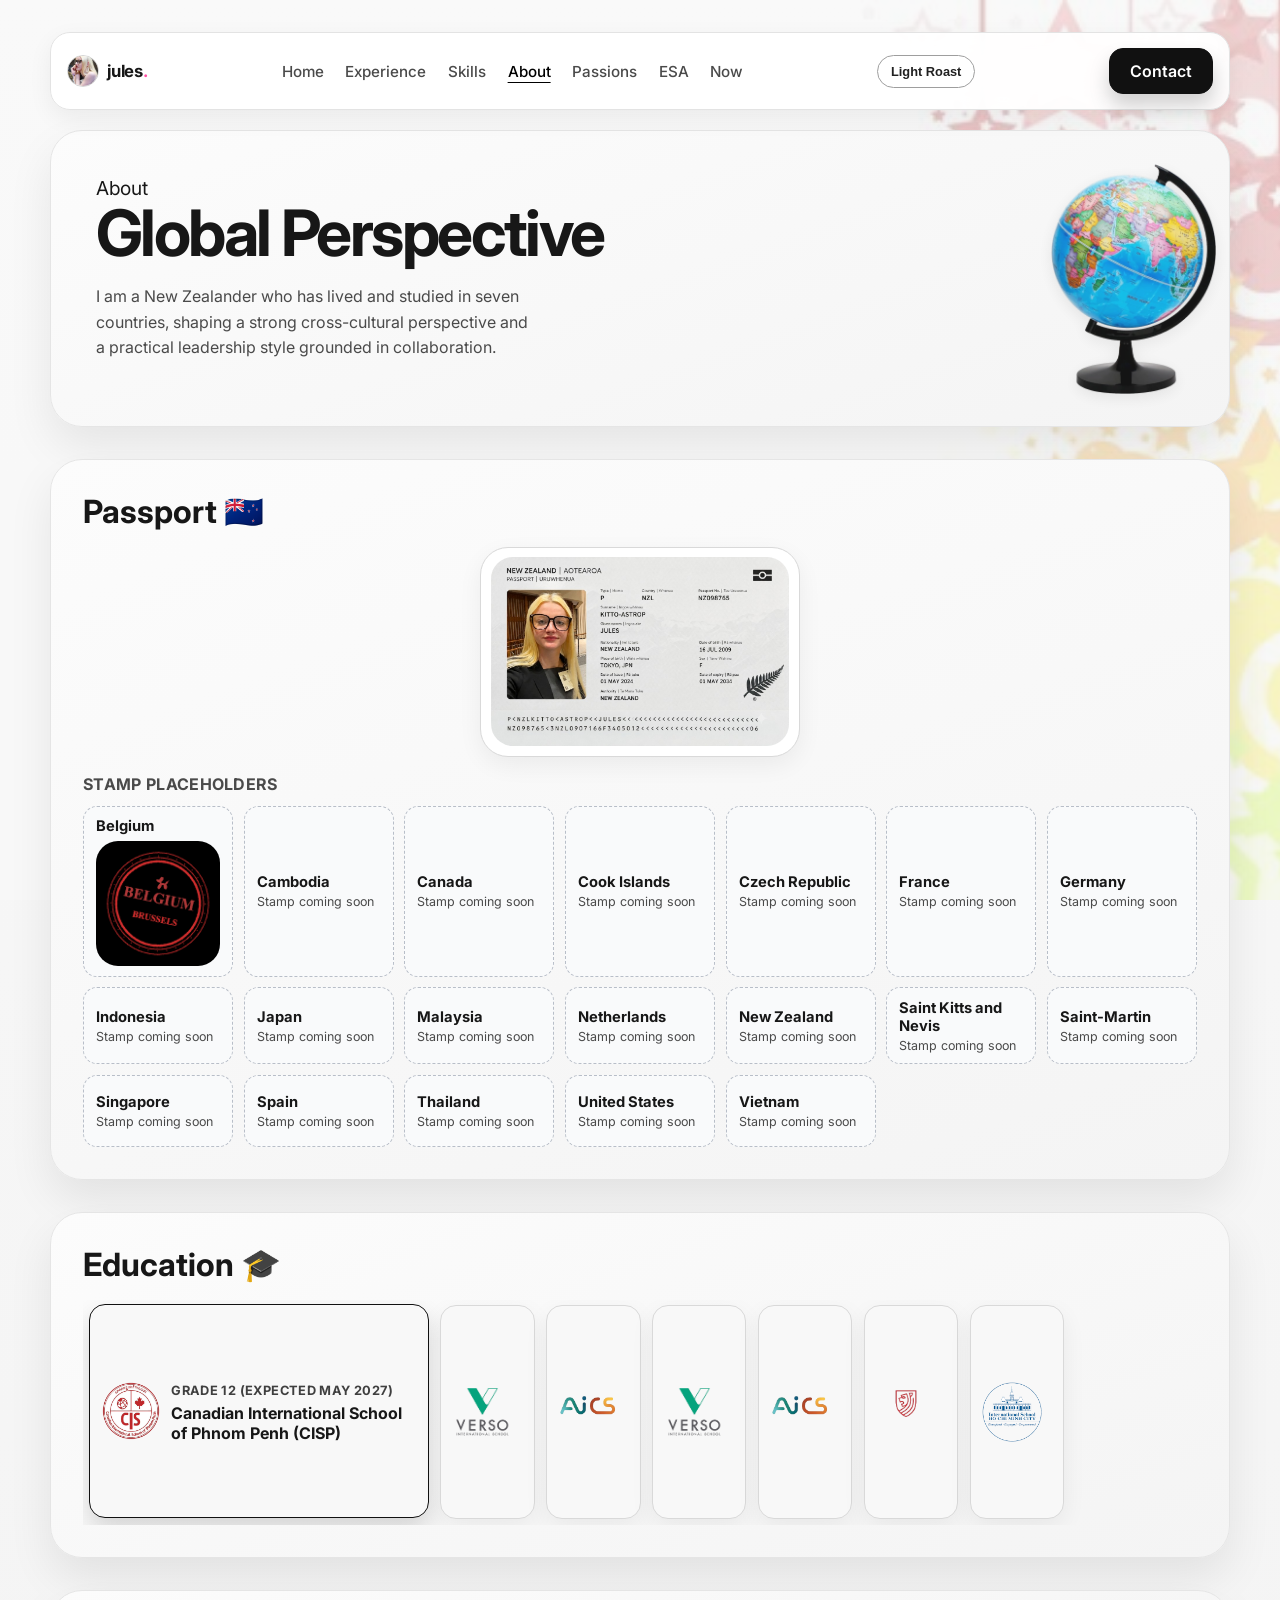
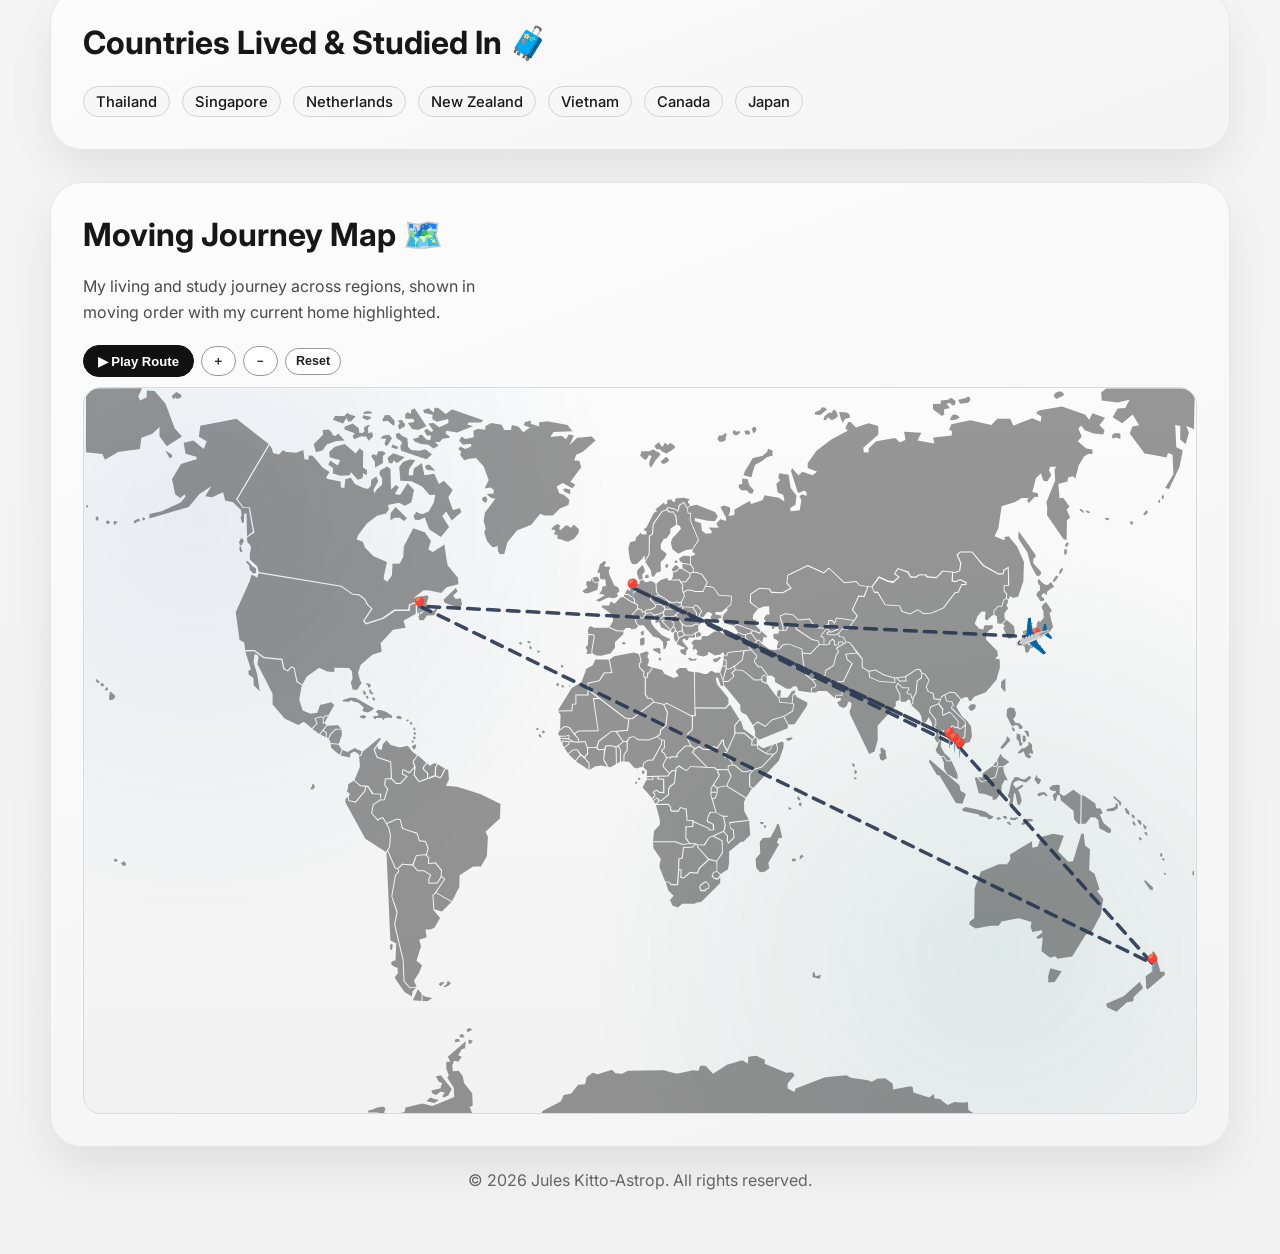
==== commit c6effb6a: "Replace Belgium passport placeholder with provided stamp image. Co-authored-by: Cursor <cursoragent@" ====
--- a/about.html
+++ b/about.html
@@ -62,7 +62,11 @@
         <div class="passport-stamp-grid" aria-label="Placeholder stamps for countries visited">
           <article class="passport-stamp">
             <p class="passport-stamp-country">Belgium</p>
-            <p class="passport-stamp-note">Stamp coming soon</p>
+            <img
+              class="passport-stamp-image"
+              src="assets/stamp-belgium.png"
+              alt="Belgium passport-style stamp"
+            />
           </article>
           <article class="passport-stamp">
             <p class="passport-stamp-country">Cambodia</p>
--- a/styles.css
+++ b/styles.css
@@ -815,6 +815,15 @@
   color: var(--muted);
 }
 
+.passport-stamp-image {
+  width: 100%;
+  max-width: 140px;
+  margin-top: 0.4rem;
+  border-radius: 10px;
+  align-self: center;
+  display: block;
+}
+
 .info-grid {
   display: grid;
   grid-template-columns: repeat(2, minmax(0, 1fr));
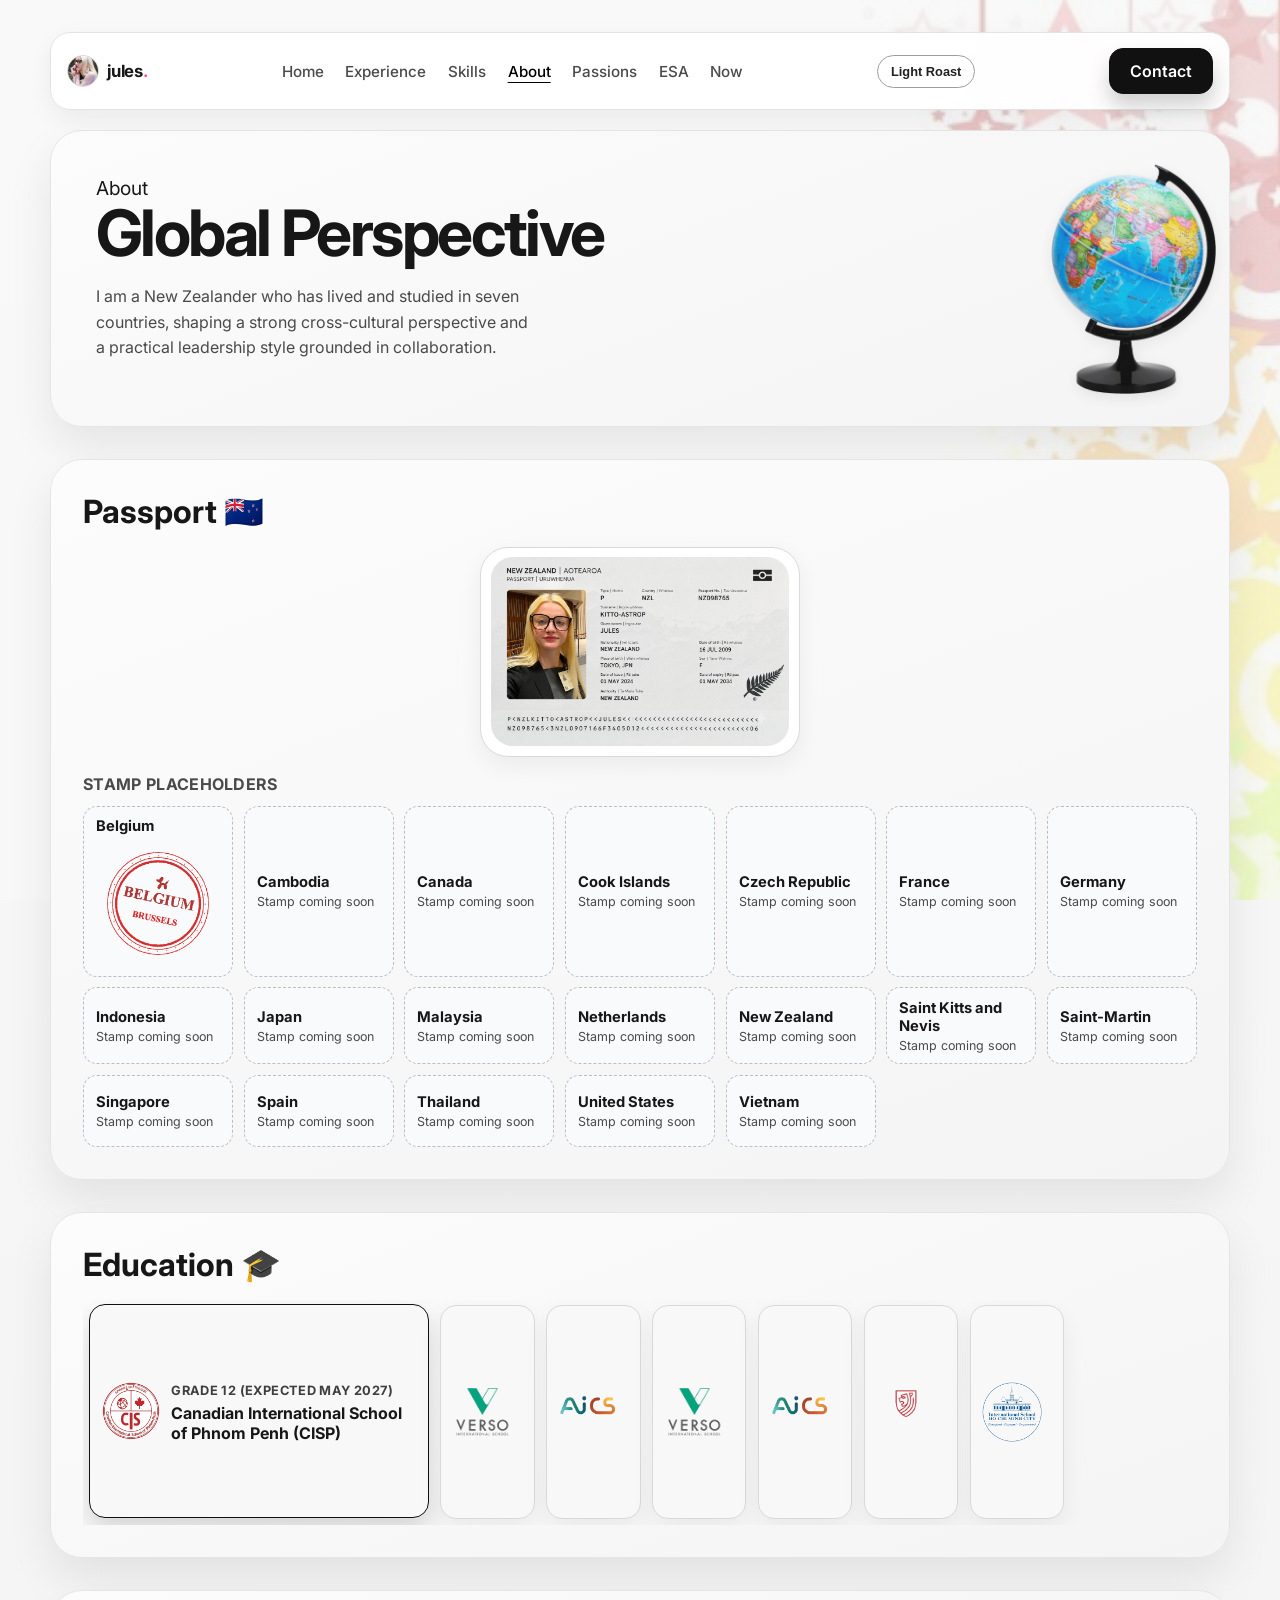
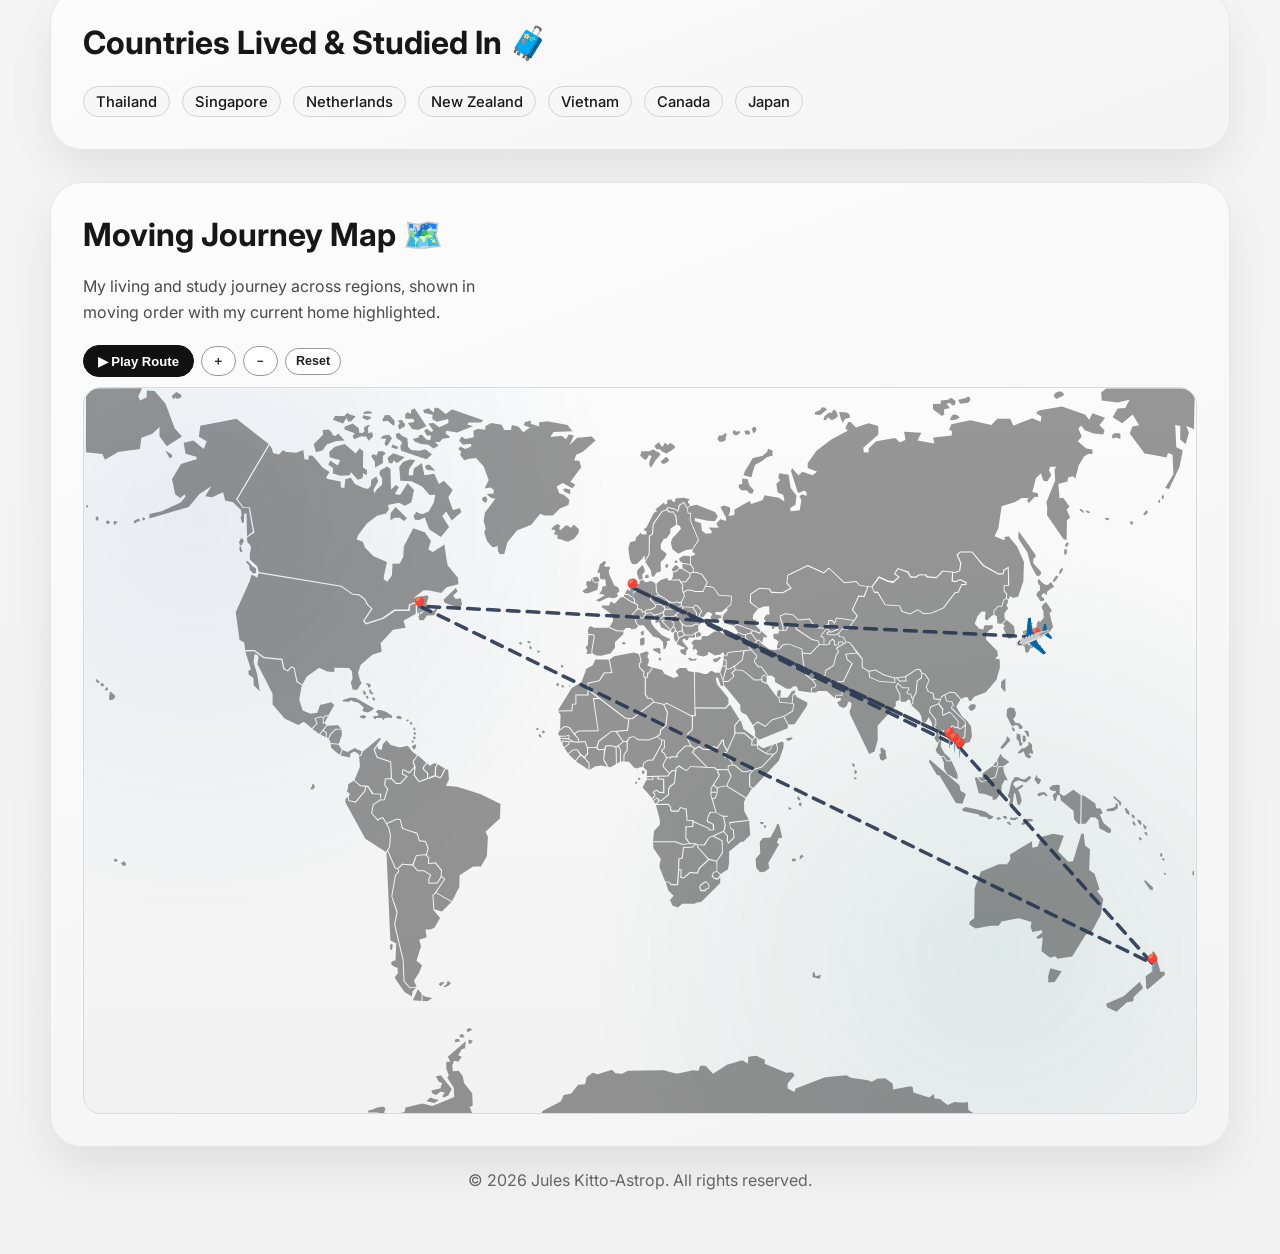
==== commit 07640175: "Reference BELGIUM.png directly for Belgium passport stamp. Co-authored-by: Cursor <cursoragent@curso" ====
--- a/about.html
+++ b/about.html
@@ -64,7 +64,7 @@
             <p class="passport-stamp-country">Belgium</p>
             <img
               class="passport-stamp-image"
-              src="assets/stamp-belgium.png"
+              src="BELGIUM.png"
               alt="Belgium passport-style stamp"
             />
           </article>
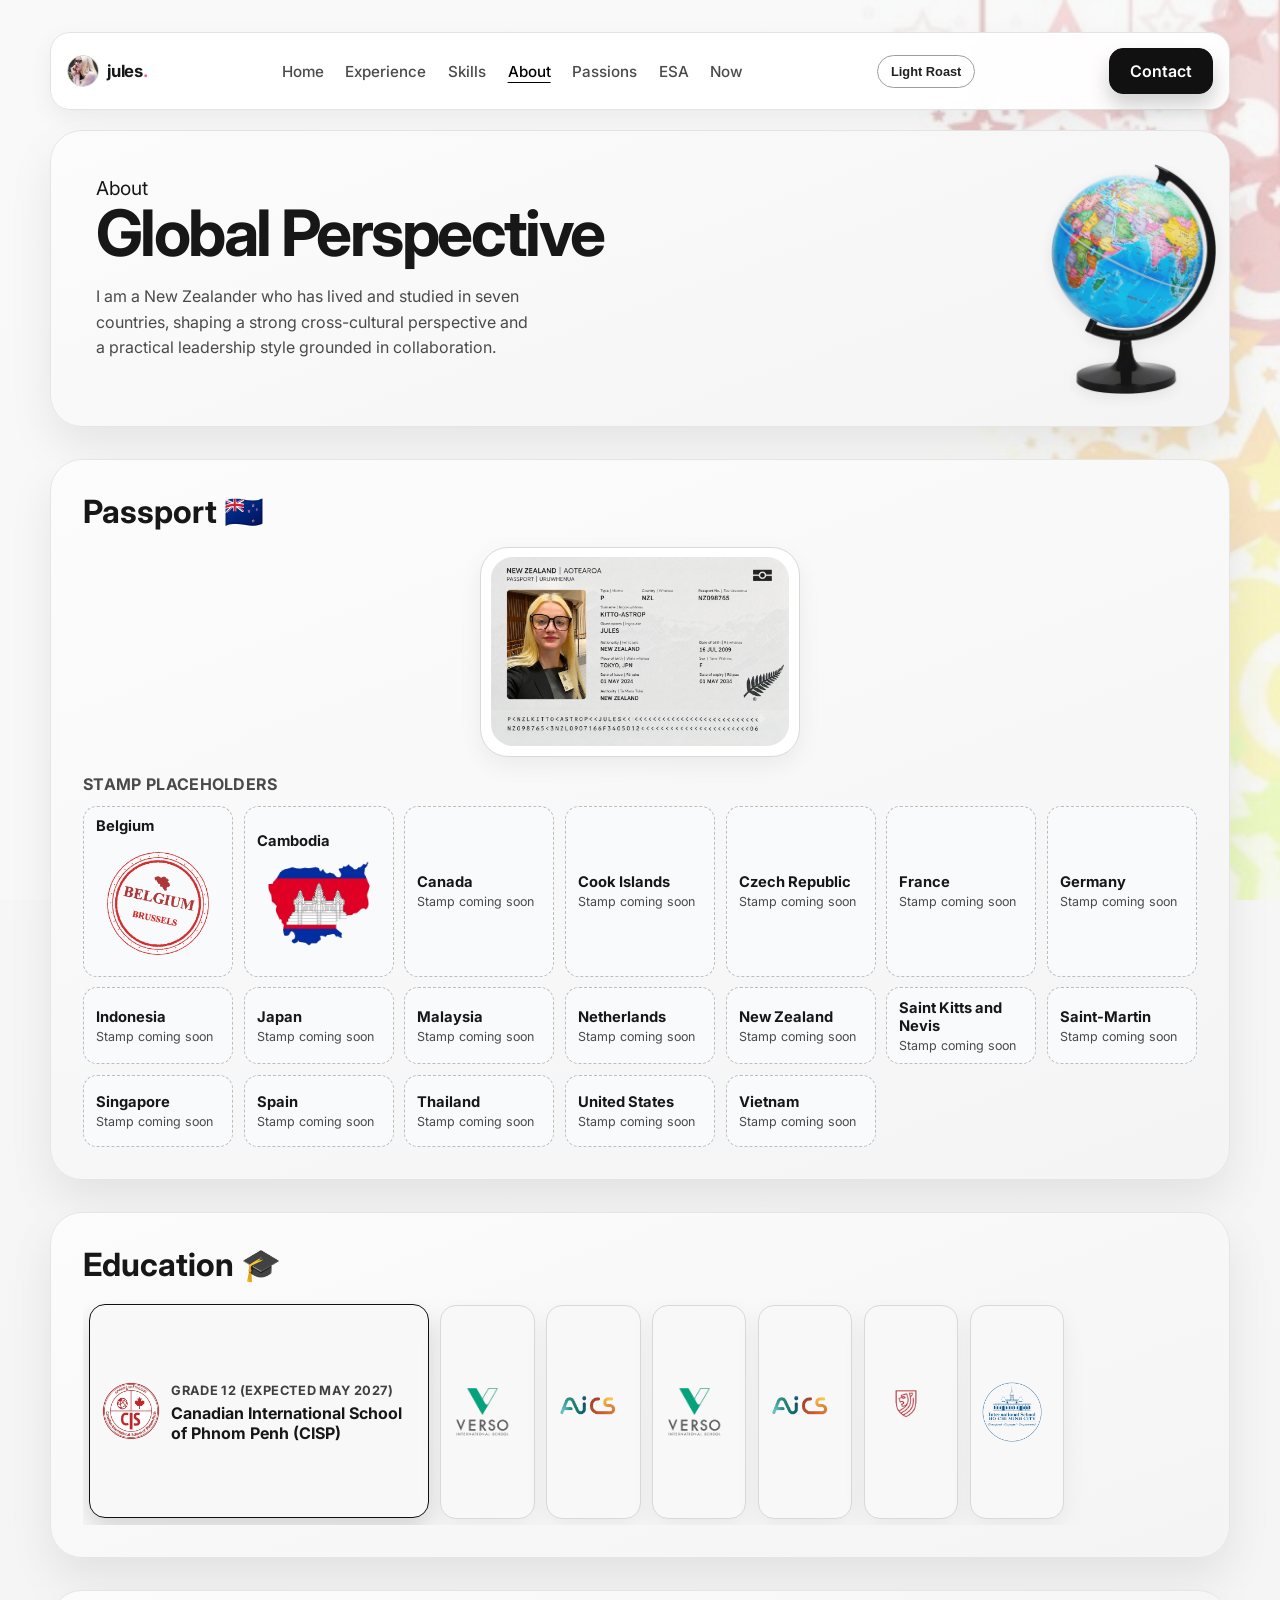
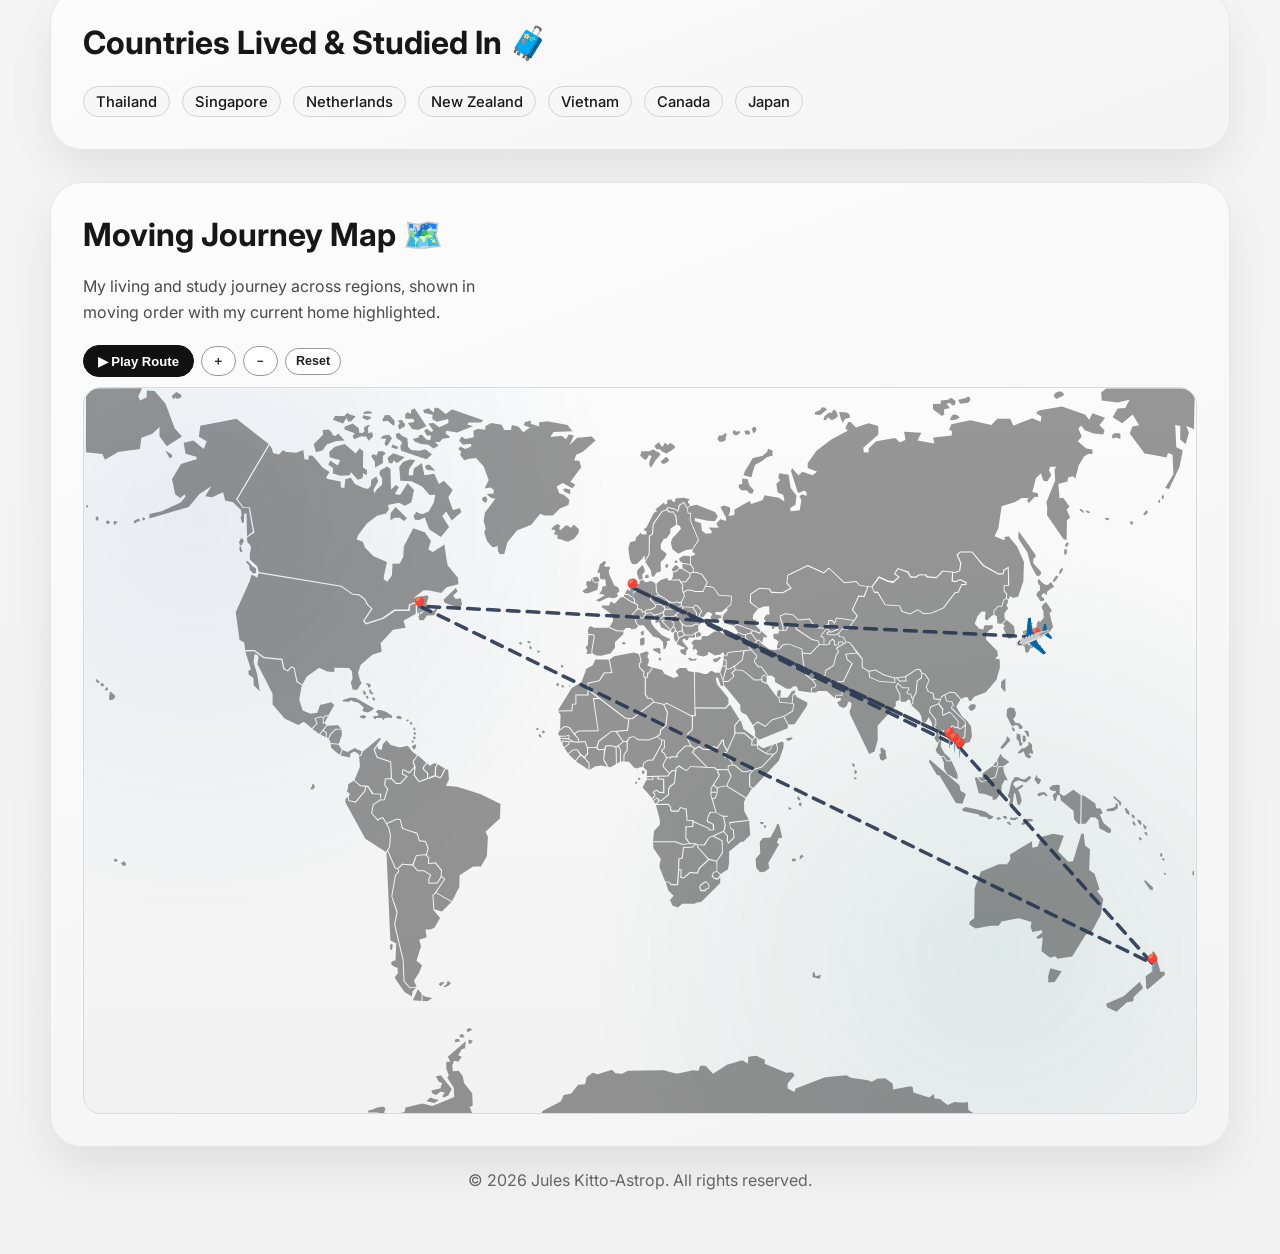
==== commit 5b1da40a: "Replace Cambodia passport placeholder with local stamp image. Co-authored-by: Cursor <cursoragent@cu" ====
--- a/about.html
+++ b/about.html
@@ -70,7 +70,11 @@
           </article>
           <article class="passport-stamp">
             <p class="passport-stamp-country">Cambodia</p>
-            <p class="passport-stamp-note">Stamp coming soon</p>
+            <img
+              class="passport-stamp-image"
+              src="CAMBODIA.png"
+              alt="Cambodia passport-style stamp"
+            />
           </article>
           <article class="passport-stamp">
             <p class="passport-stamp-country">Canada</p>
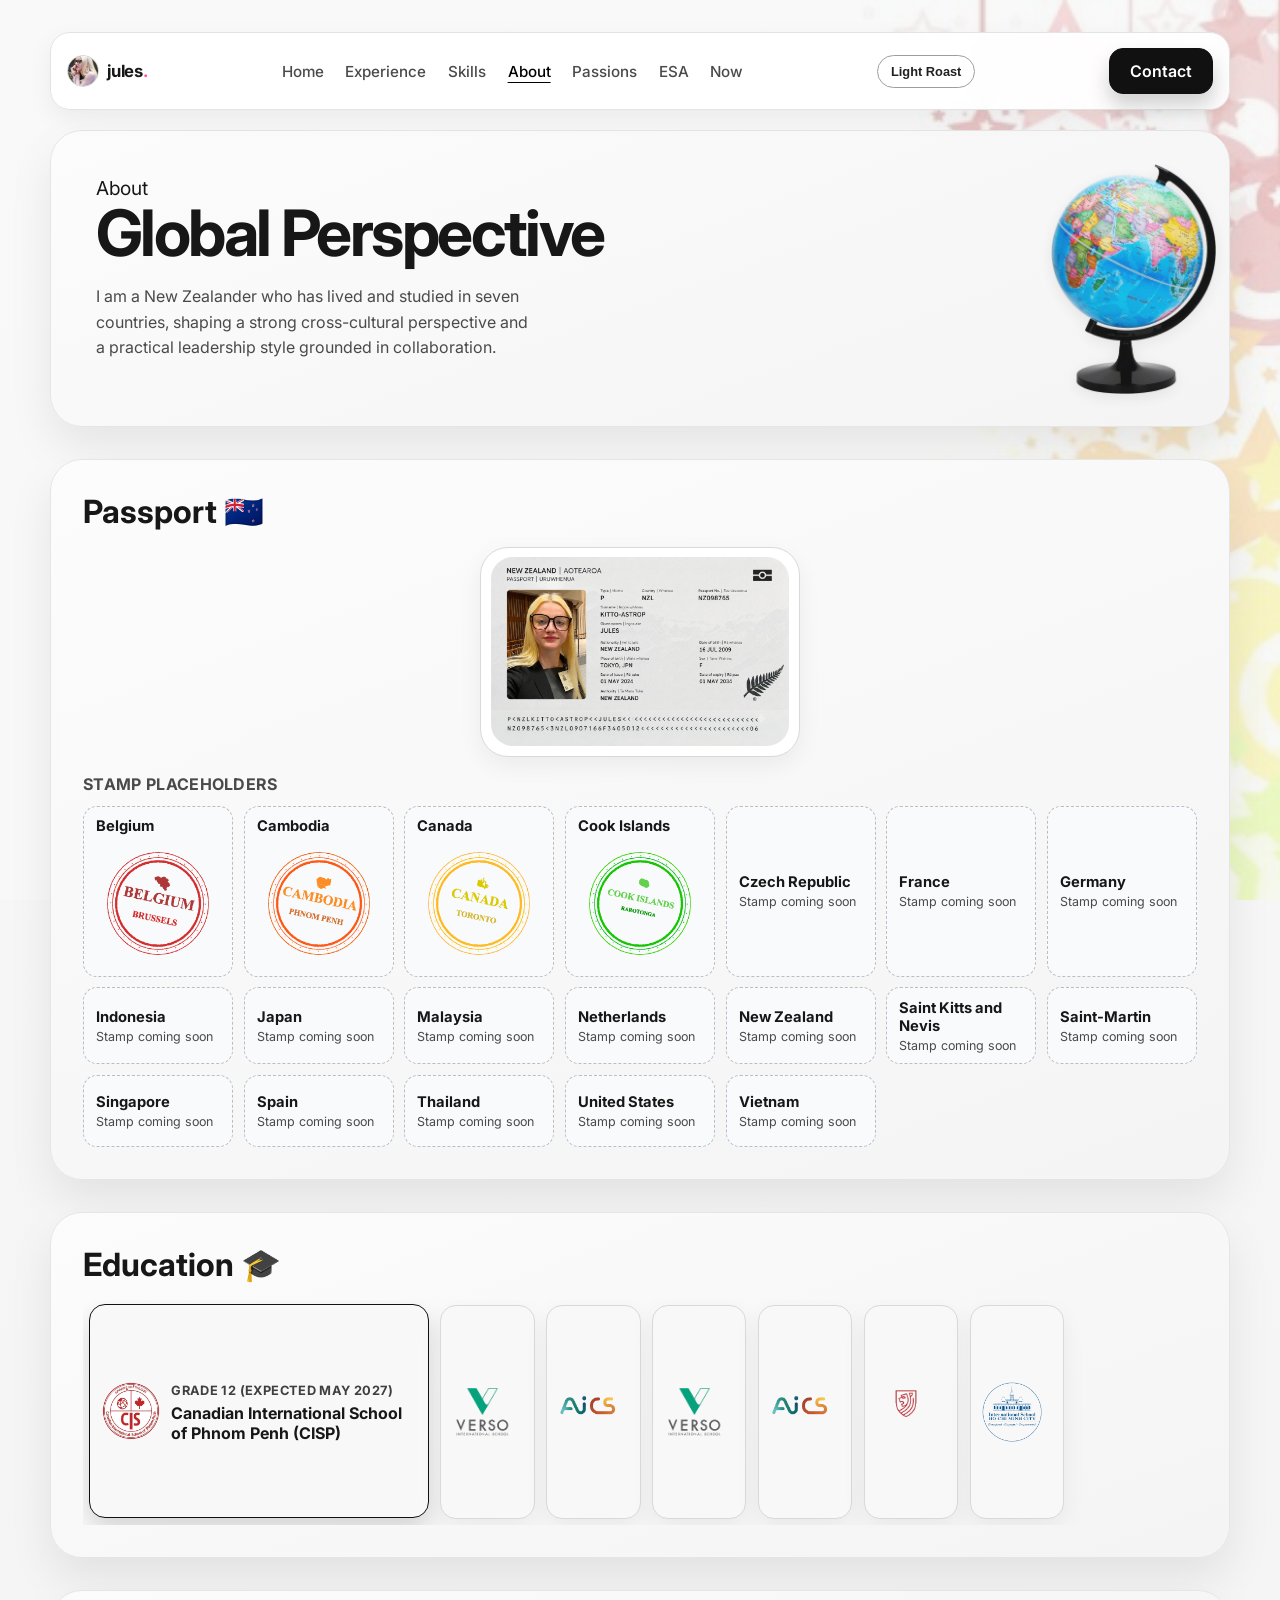
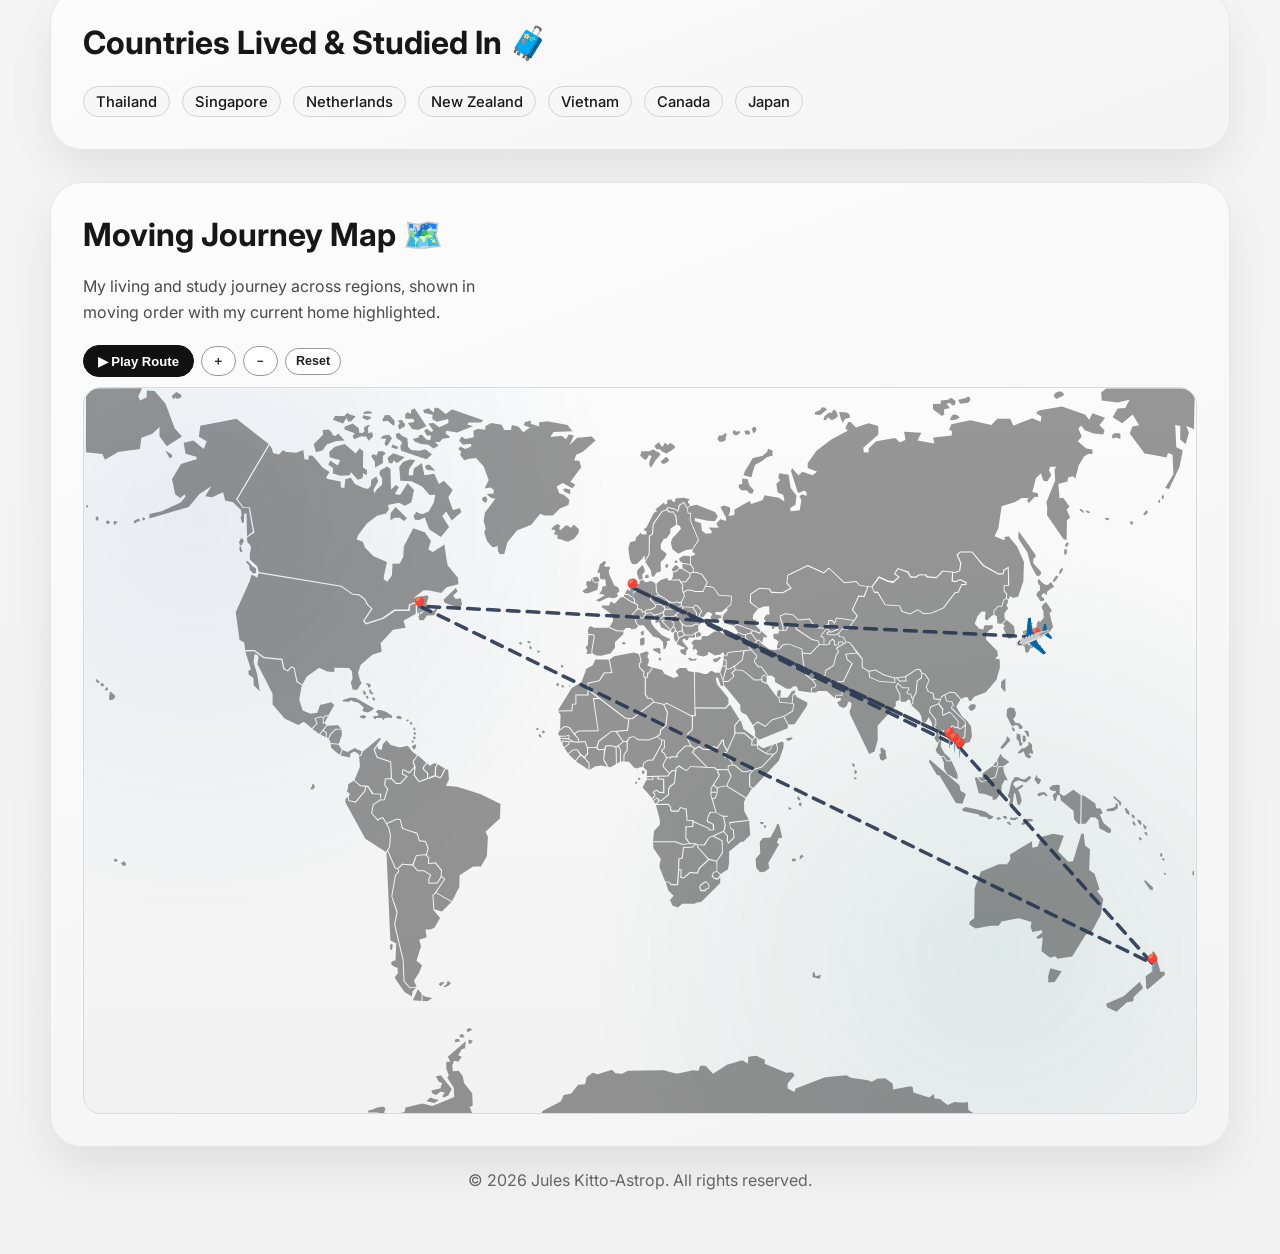
==== commit f2063240: "Apply new local LEGO image overrides and add Canada/Cook Islands stamps. Co-authored-by: Cursor <cur" ====
--- a/about.html
+++ b/about.html
@@ -78,11 +78,19 @@
           </article>
           <article class="passport-stamp">
             <p class="passport-stamp-country">Canada</p>
-            <p class="passport-stamp-note">Stamp coming soon</p>
+            <img
+              class="passport-stamp-image"
+              src="canada.png"
+              alt="Canada passport-style stamp"
+            />
           </article>
           <article class="passport-stamp">
             <p class="passport-stamp-country">Cook Islands</p>
-            <p class="passport-stamp-note">Stamp coming soon</p>
+            <img
+              class="passport-stamp-image"
+              src="cookislands.png"
+              alt="Cook Islands passport-style stamp"
+            />
           </article>
           <article class="passport-stamp">
             <p class="passport-stamp-country">Czech Republic</p>
--- a/styles.css
+++ b/styles.css
@@ -113,6 +113,7 @@
 :root[data-theme="dark"] .graphic-chip,
 :root[data-theme="dark"] .passport-section .passport-frame,
 :root[data-theme="dark"] .passport-stamp,
+:root[data-theme="dark"] .lego-owned-set,
 :root[data-theme="dark"] .esa-fun-fact-icon,
 :root[data-theme="dark"] .esa-fun-fact-text,
 :root[data-theme="dark"] .journey-country-popup,
@@ -801,6 +802,8 @@
   display: flex;
   flex-direction: column;
   justify-content: center;
+  transition: transform 0.22s ease, box-shadow 0.22s ease;
+  transform-origin: center;
 }
 
 .passport-stamp-country {
@@ -822,6 +825,79 @@
   border-radius: 10px;
   align-self: center;
   display: block;
+}
+
+.passport-stamp:hover {
+  transform: rotate(-3deg) translateY(-1px);
+  box-shadow: 0 8px 18px rgba(0, 0, 0, 0.12);
+}
+
+.lego-owned-grid {
+  margin-top: 1rem;
+  display: grid;
+  gap: 0.85rem;
+}
+
+.lego-theme-group {
+  display: grid;
+  gap: 0.6rem;
+}
+
+.lego-theme-heading {
+  margin: 0;
+  font-size: 0.95rem;
+  letter-spacing: 0.01em;
+  color: var(--text);
+}
+
+.lego-theme-sets {
+  display: grid;
+  grid-template-columns: repeat(auto-fill, minmax(170px, 1fr));
+  gap: 0.85rem;
+}
+
+.lego-owned-set {
+  border: 1px solid var(--line);
+  border-radius: 14px;
+  background: #f8f8f8;
+  padding: 0.65rem;
+  text-align: center;
+  box-shadow: var(--shadow-sm);
+}
+
+.lego-owned-set img {
+  width: 100%;
+  aspect-ratio: 1 / 1;
+  object-fit: contain;
+  border-radius: 10px;
+  background: transparent;
+  display: block;
+}
+
+.lego-owned-set p {
+  margin: 0.5rem 0 0;
+  font-size: 0.82rem;
+  color: var(--muted);
+  font-weight: 600;
+}
+
+.lego-owned-set .lego-owned-set-name {
+  color: var(--text);
+  font-size: 0.9rem;
+  font-weight: 700;
+}
+
+.lego-set-meta {
+  margin-top: 0.4rem;
+  text-align: left;
+}
+
+.lego-set-meta p {
+  margin: 0.18rem 0 0;
+  font-size: 0.72rem;
+  line-height: 1.35;
+  color: var(--muted);
+  font-weight: 500;
 }
 
 .info-grid {
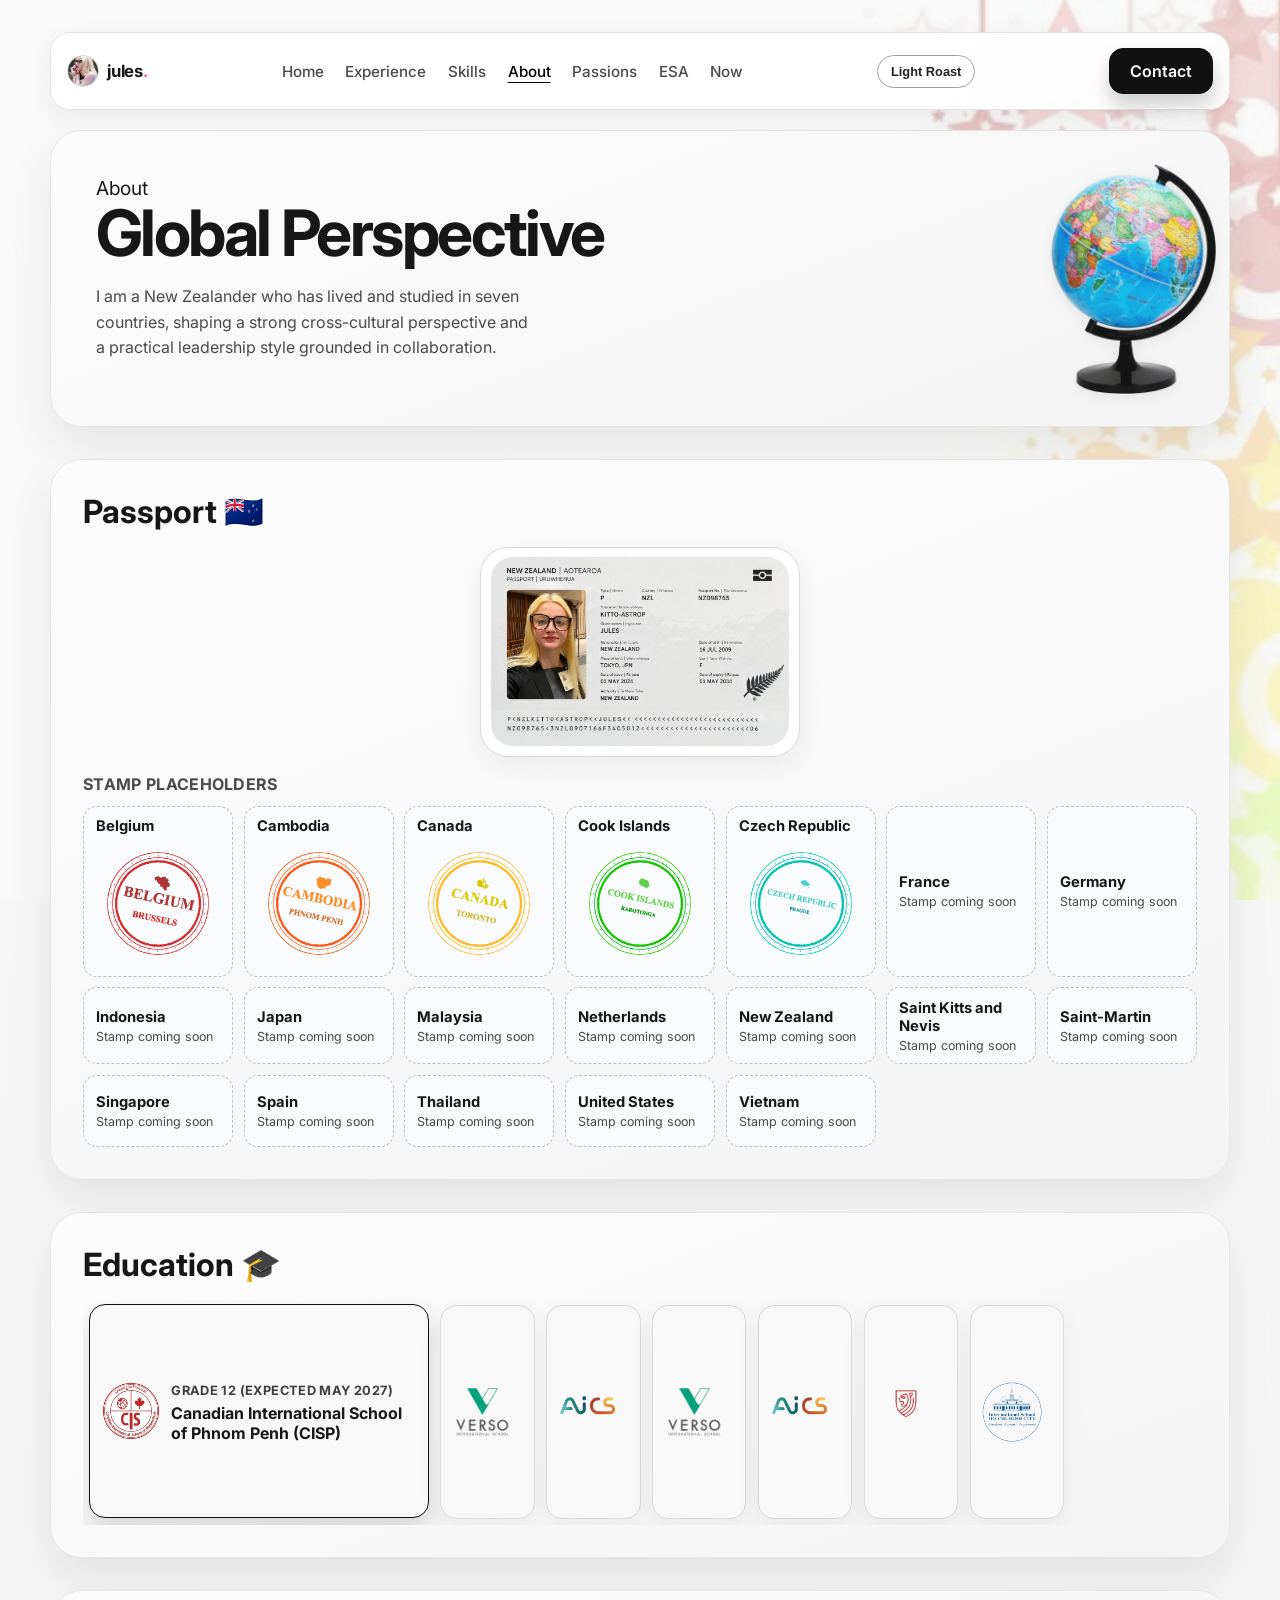
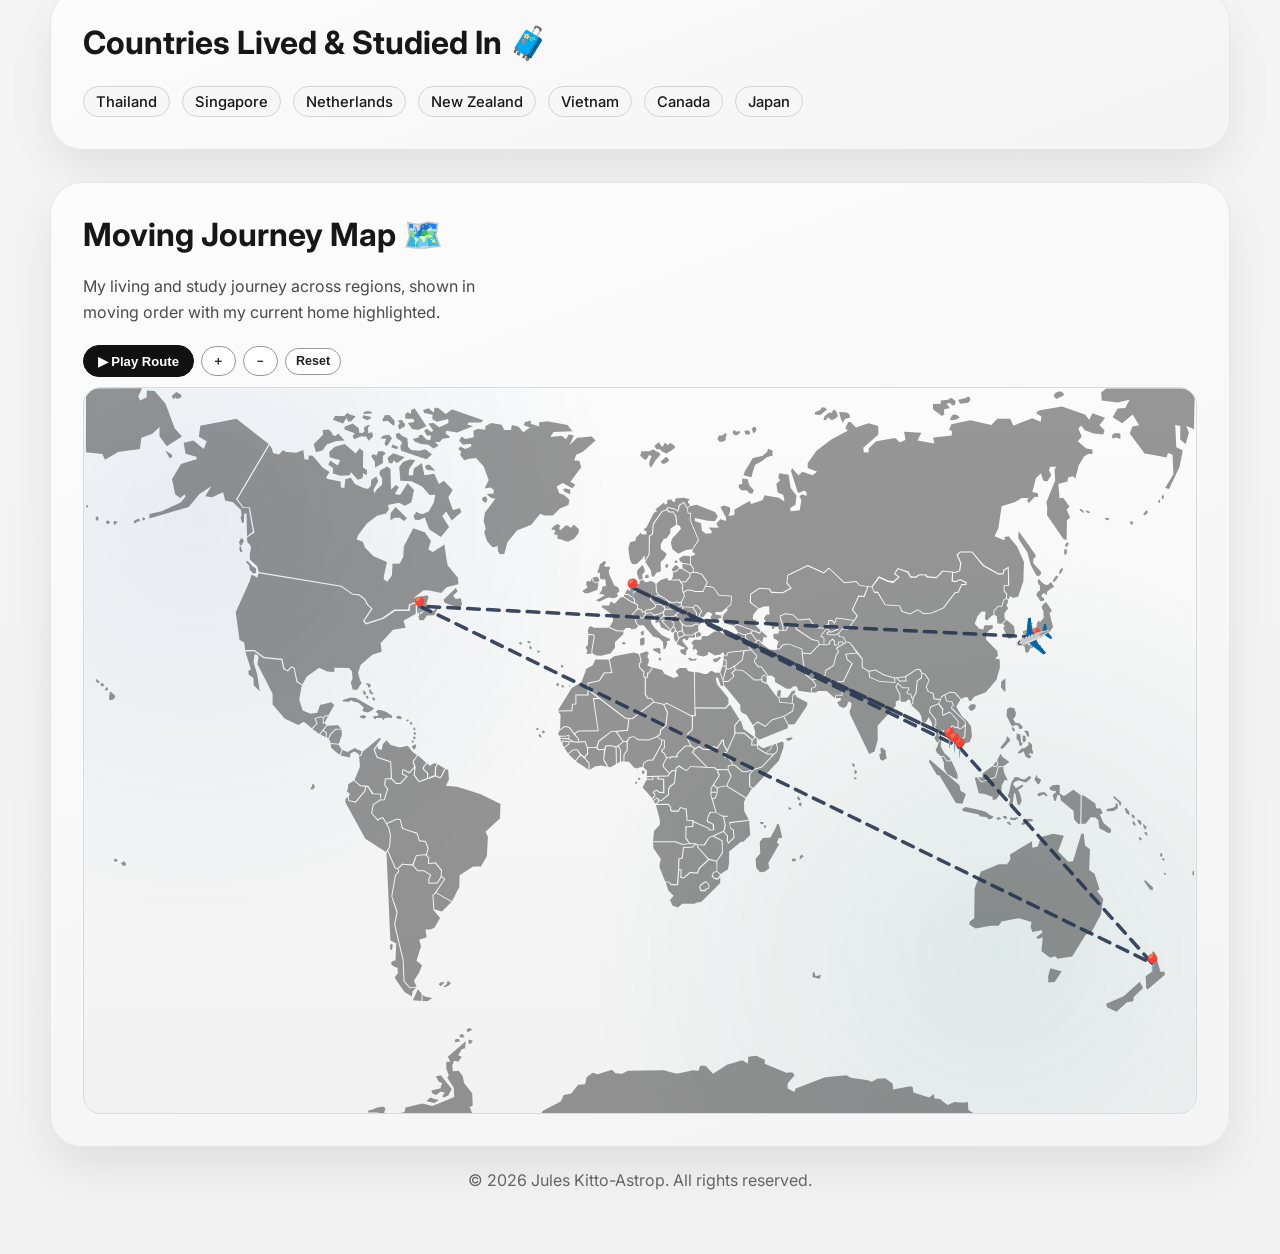
==== commit 7e5381d0: "Fix LEGO gallery rendering with stable simplified asset paths. Co-authored-by: Cursor <cursoragent@c" ====
--- a/about.html
+++ b/about.html
@@ -94,7 +94,11 @@
           </article>
           <article class="passport-stamp">
             <p class="passport-stamp-country">Czech Republic</p>
-            <p class="passport-stamp-note">Stamp coming soon</p>
+            <img
+              class="passport-stamp-image"
+              src="CZECHREPUBLic.png"
+              alt="Czech Republic passport-style stamp"
+            />
           </article>
           <article class="passport-stamp">
             <p class="passport-stamp-country">France</p>
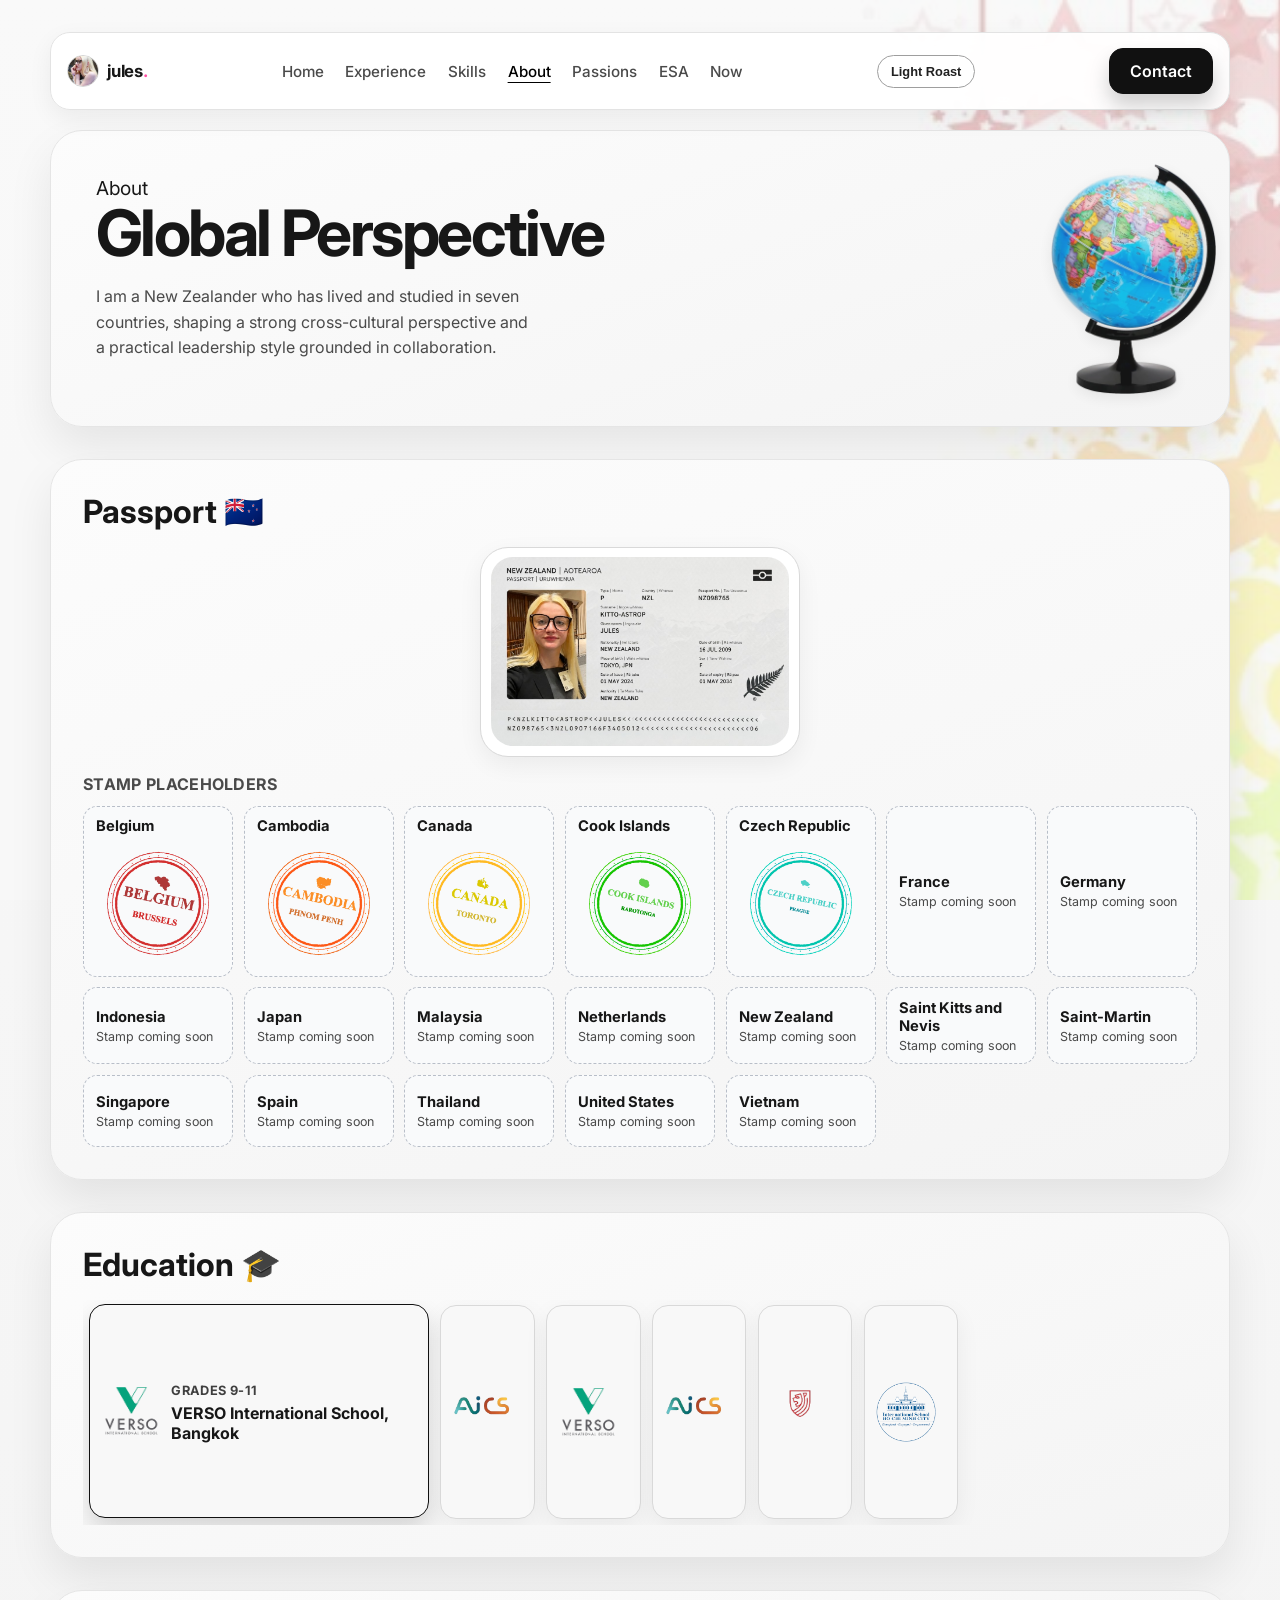
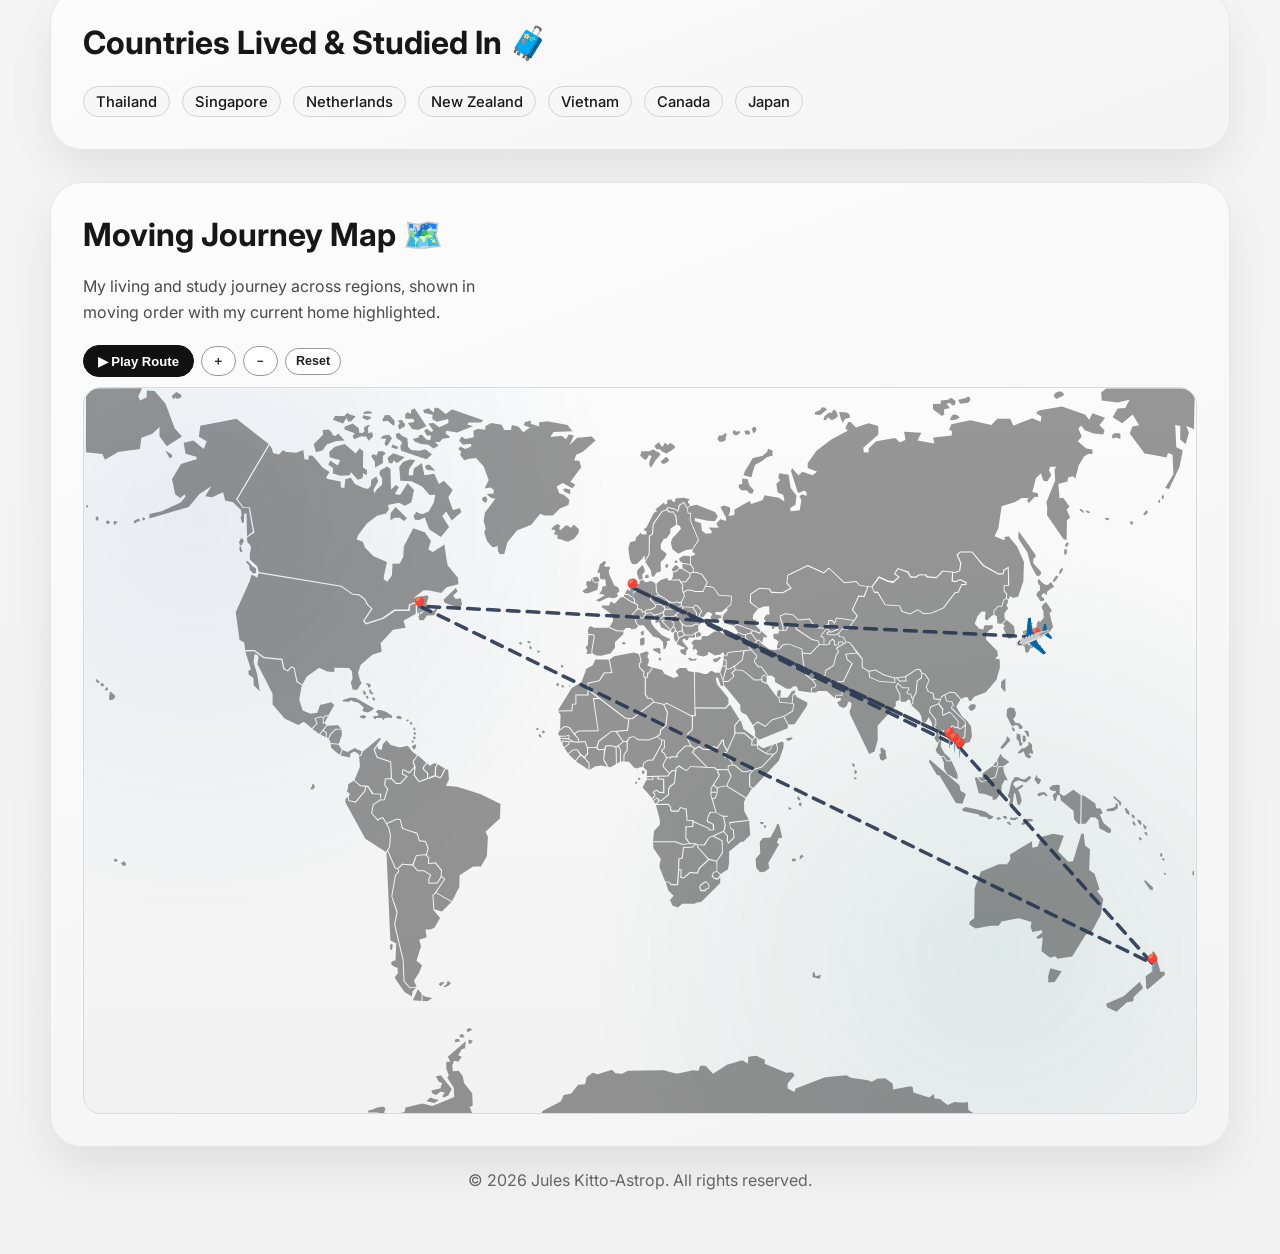
==== commit 5511621f: "Remove CISP from the education timeline on About. Keep VERSO as the first active school entry after " ====
--- a/about.html
+++ b/about.html
@@ -163,13 +163,6 @@
         <h2>Education 🎓</h2>
         <div class="education-3d-timeline reveal-target" id="education-timeline">
           <article class="timeline-node is-active" tabindex="0">
-            <img class="timeline-logo" src="assets/cisp-logo.png" alt="CISP logo" />
-            <div class="timeline-details">
-              <span class="timeline-grade">Grade 12 (Expected May 2027)</span>
-              <h3>Canadian International School of Phnom Penh (CISP)</h3>
-            </div>
-          </article>
-          <article class="timeline-node" tabindex="0">
             <img class="timeline-logo" src="assets/verso-logo.png" alt="VERSO logo" />
             <div class="timeline-details">
               <span class="timeline-grade">Grades 9-11</span>
--- a/styles.css
+++ b/styles.css
@@ -114,6 +114,10 @@
 :root[data-theme="dark"] .passport-section .passport-frame,
 :root[data-theme="dark"] .passport-stamp,
 :root[data-theme="dark"] .lego-owned-set,
+:root[data-theme="dark"] .snackles-owned-item,
+:root[data-theme="dark"] .lego-set-counter,
+:root[data-theme="dark"] .lego-set-counter-tag,
+:root[data-theme="dark"] .lego-tag-count,
 :root[data-theme="dark"] .esa-fun-fact-icon,
 :root[data-theme="dark"] .esa-fun-fact-text,
 :root[data-theme="dark"] .journey-country-popup,
@@ -761,6 +765,134 @@
   font-size: clamp(1.35rem, 3.2vw, 2rem);
 }
 
+.collection-tabs-panel h2 {
+  margin-bottom: 0.85rem;
+}
+
+.collection-subtabs {
+  display: flex;
+  flex-wrap: wrap;
+  gap: 0.45rem;
+  margin-bottom: 1rem;
+  padding: 0.28rem;
+  border: 1px solid var(--line);
+  border-radius: 999px;
+  background: color-mix(in srgb, var(--surface) 90%, var(--text) 10%);
+  width: fit-content;
+  max-width: 100%;
+}
+
+.collection-subtab {
+  appearance: none;
+  border: 0;
+  border-radius: 999px;
+  background: transparent;
+  color: var(--muted);
+  font: inherit;
+  font-size: 0.82rem;
+  font-weight: 700;
+  line-height: 1;
+  padding: 0.55rem 0.95rem;
+  cursor: pointer;
+  transition: background 0.18s ease, color 0.18s ease, box-shadow 0.18s ease;
+}
+
+.collection-subtab:hover,
+.collection-subtab:focus-visible {
+  color: var(--text);
+  outline: none;
+}
+
+.collection-subtab.is-active {
+  background: var(--surface);
+  color: var(--text);
+  box-shadow: var(--shadow-sm);
+}
+
+.collection-tab-panels {
+  margin-top: 0.15rem;
+}
+
+.collection-tab-panel[hidden] {
+  display: none;
+}
+
+.collection-tab-panel .work-card {
+  margin-top: 0;
+}
+
+.collection-tab-panel .lego-set-counter,
+.collection-tab-panel .lego-catalog,
+.collection-tab-panel .snackles-owned-grid {
+  margin-top: 0.85rem;
+}
+
+.lego-catalog {
+  margin-top: 0.85rem;
+}
+
+.lego-subtabs {
+  display: flex;
+  flex-wrap: wrap;
+  gap: 0.38rem;
+  margin-bottom: 0.85rem;
+  padding: 0.24rem;
+  border: 1px solid var(--line);
+  border-radius: 12px;
+  background: color-mix(in srgb, var(--surface) 90%, var(--text) 10%);
+}
+
+.lego-subtab {
+  appearance: none;
+  border: 0;
+  border-radius: 8px;
+  background: transparent;
+  color: var(--muted);
+  font: inherit;
+  font-size: 0.72rem;
+  font-weight: 700;
+  line-height: 1.2;
+  padding: 0.45rem 0.68rem;
+  cursor: pointer;
+  transition: background 0.18s ease, color 0.18s ease, box-shadow 0.18s ease;
+}
+
+.lego-subtab:hover,
+.lego-subtab:focus-visible {
+  color: var(--text);
+  outline: none;
+}
+
+.lego-subtab.is-active {
+  background: var(--surface);
+  color: var(--text);
+  box-shadow: var(--shadow-sm);
+}
+
+.lego-subtab-panels {
+  margin-top: 0.1rem;
+}
+
+.lego-subtab-panel[hidden] {
+  display: none;
+}
+
+:root[data-theme="dark"] .lego-subtabs {
+  background: color-mix(in srgb, var(--surface) 82%, #ffffff 18%);
+}
+
+:root[data-theme="dark"] .lego-subtab.is-active {
+  background: #2a2a2a;
+}
+
+:root[data-theme="dark"] .collection-subtabs {
+  background: color-mix(in srgb, var(--surface) 82%, #ffffff 18%);
+}
+
+:root[data-theme="dark"] .collection-subtab.is-active {
+  background: #2a2a2a;
+}
+
 .passport-section .passport-frame {
   border: 1px solid #d9d9d9;
   border-radius: 28px;
@@ -835,32 +967,157 @@
 .lego-owned-grid {
   margin-top: 1rem;
   display: grid;
-  gap: 0.85rem;
-}
-
-.lego-theme-group {
+  gap: 0.9rem;
+}
+
+.lego-set-counter {
+  margin-top: 0.85rem;
+  padding: 0.7rem 0.8rem;
+  border: 1px solid var(--line);
+  border-radius: 12px;
+  background: color-mix(in srgb, var(--surface) 90%, var(--text) 10%);
+}
+
+.lego-set-counter-total {
+  margin: 0;
+  font-size: 0.9rem;
+  font-weight: 700;
+  color: var(--text);
+}
+
+.lego-set-counter-tags {
+  margin: 0.55rem 0 0;
+  padding: 0;
+  list-style: none;
+  display: flex;
+  flex-wrap: wrap;
+  gap: 0.4rem;
+}
+
+.lego-set-counter-tag {
+  display: inline-flex;
+  align-items: center;
+  gap: 0.35rem;
+  padding: 0.2rem 0.45rem;
+  border: 1px solid var(--line);
+  border-radius: 999px;
+  font-size: 0.68rem;
+  background: var(--surface);
+}
+
+.lego-set-counter-tag-name {
+  color: var(--text);
+  font-weight: 600;
+}
+
+.lego-set-counter-tag-count {
+  color: var(--muted);
+  font-weight: 700;
+}
+
+.lego-tag-group {
   display: grid;
-  gap: 0.6rem;
-}
-
-.lego-theme-heading {
+  gap: 0.5rem;
+}
+
+.lego-tag-heading {
   margin: 0;
-  font-size: 0.95rem;
-  letter-spacing: 0.01em;
+  display: flex;
+  align-items: center;
+  justify-content: space-between;
+  gap: 0.5rem;
+  font-size: 0.86rem;
   color: var(--text);
-}
-
-.lego-theme-sets {
+  font-weight: 700;
+}
+
+.lego-tag-heading-label {
+  min-width: 0;
+}
+
+.lego-tag-count {
+  flex-shrink: 0;
+  padding: 0.12rem 0.42rem;
+  border-radius: 999px;
+  border: 1px solid var(--line);
+  font-size: 0.66rem;
+  color: var(--muted);
+  font-weight: 700;
+  background: var(--surface);
+}
+
+.lego-theme-grid {
   display: grid;
-  grid-template-columns: repeat(auto-fill, minmax(170px, 1fr));
-  gap: 0.85rem;
+  grid-template-columns: repeat(auto-fill, minmax(125px, 1fr));
+  gap: 0.55rem;
+}
+
+.snackles-owned-grid {
+  margin-top: 0.75rem;
+  display: grid;
+  grid-template-columns: repeat(auto-fill, minmax(140px, 1fr));
+  gap: 0.55rem;
+}
+
+.snackles-owned-item {
+  border: 1px solid var(--line);
+  border-radius: 10px;
+  background: #f8f8f8;
+  padding: 0.4rem;
+  text-align: center;
+  box-shadow: var(--shadow-sm);
+}
+
+.snackles-owned-item img {
+  width: 100%;
+  aspect-ratio: 1 / 1;
+  object-fit: contain;
+  border-radius: 10px;
+  background: transparent;
+  display: block;
+}
+
+.snackles-owned-item .snackles-owned-item-name {
+  margin: 0.34rem 0 0;
+  color: var(--text);
+  font-size: 0.74rem;
+  font-weight: 700;
+  line-height: 1.25;
+}
+
+.snackles-set-series-tag {
+  display: inline-flex;
+  margin-top: 0.24rem;
+  padding: 0.13rem 0.38rem;
+  border-radius: 999px;
+  border: 1px solid var(--line);
+  background: color-mix(in srgb, var(--surface) 88%, var(--text) 12%);
+  color: var(--text);
+  font-size: 0.62rem;
+  font-weight: 700;
+  line-height: 1;
+}
+
+.snackles-set-shop-row {
+  margin-top: 0.28rem;
+  display: flex;
+  align-items: center;
+  justify-content: center;
+}
+
+.snackles-set-seller-link {
+  font-size: 0.66rem;
+  font-weight: 700;
+  text-decoration: none;
+  color: var(--text);
+  border-bottom: 1px solid var(--line);
 }
 
 .lego-owned-set {
   border: 1px solid var(--line);
-  border-radius: 14px;
+  border-radius: 10px;
   background: #f8f8f8;
-  padding: 0.65rem;
+  padding: 0.4rem;
   text-align: center;
   box-shadow: var(--shadow-sm);
 }
@@ -875,16 +1132,64 @@
 }
 
 .lego-owned-set p {
-  margin: 0.5rem 0 0;
-  font-size: 0.82rem;
+  margin: 0.32rem 0 0;
+  font-size: 0.74rem;
   color: var(--muted);
   font-weight: 600;
 }
 
+.lego-set-shop-row {
+  margin-top: 0.28rem;
+  display: flex;
+  align-items: center;
+  justify-content: center;
+  gap: 0.42rem;
+  flex-wrap: wrap;
+}
+
+.lego-set-number,
+.lego-set-piece-count {
+  font-size: 0.66rem;
+  color: var(--muted);
+  font-weight: 600;
+}
+
+.lego-set-seller-link,
+.lego-set-retired {
+  font-size: 0.66rem;
+  font-weight: 700;
+  text-decoration: none;
+}
+
+.lego-set-seller-link {
+  color: var(--text);
+  border-bottom: 1px solid var(--line);
+}
+
+.lego-set-retired {
+  color: #8a5b5b;
+}
+
 .lego-owned-set .lego-owned-set-name {
   color: var(--text);
-  font-size: 0.9rem;
+  font-size: 0.74rem;
   font-weight: 700;
+  line-height: 1.25;
+  margin-top: 0.34rem;
+  min-height: 1.85rem;
+}
+
+.lego-set-series-tag {
+  display: inline-flex;
+  margin-top: 0.24rem;
+  padding: 0.13rem 0.38rem;
+  border-radius: 999px;
+  border: 1px solid var(--line);
+  background: color-mix(in srgb, var(--surface) 88%, var(--text) 12%);
+  color: var(--text);
+  font-size: 0.62rem;
+  font-weight: 700;
+  line-height: 1;
 }
 
 .lego-set-meta {
